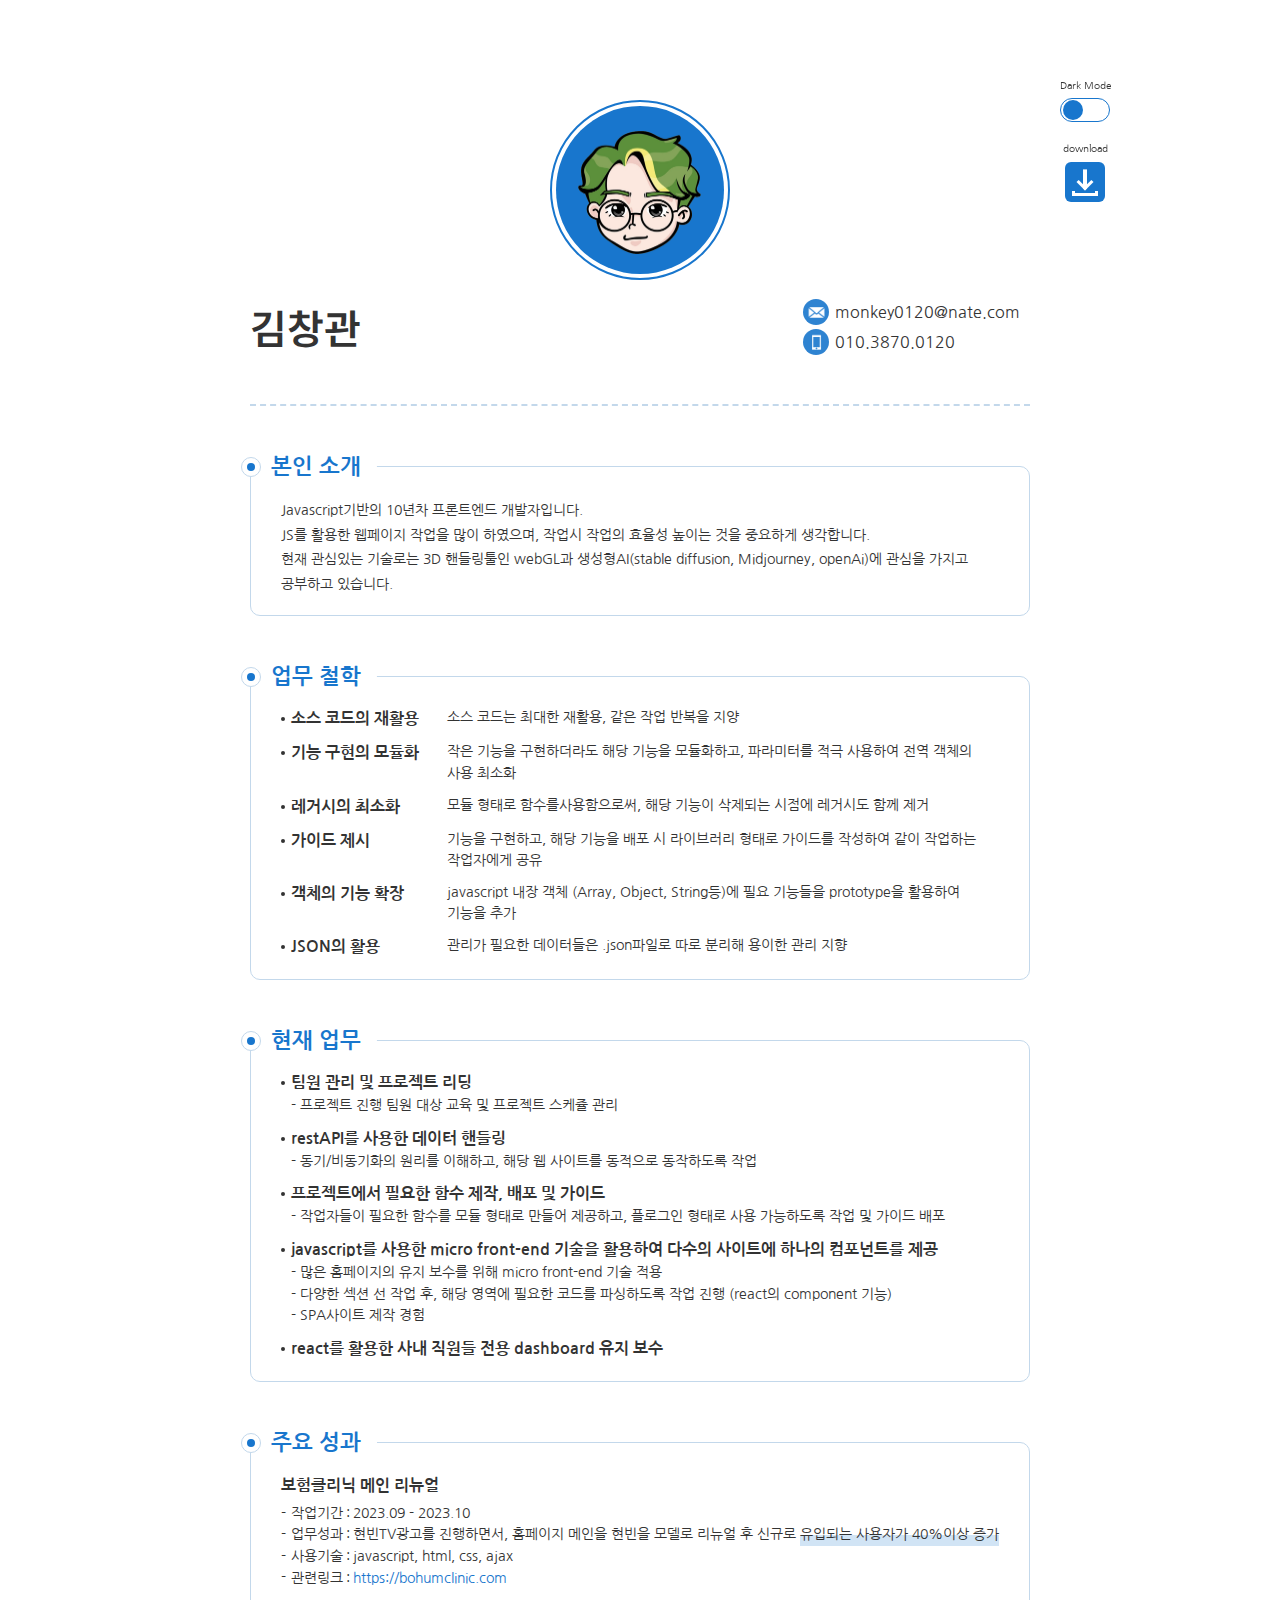
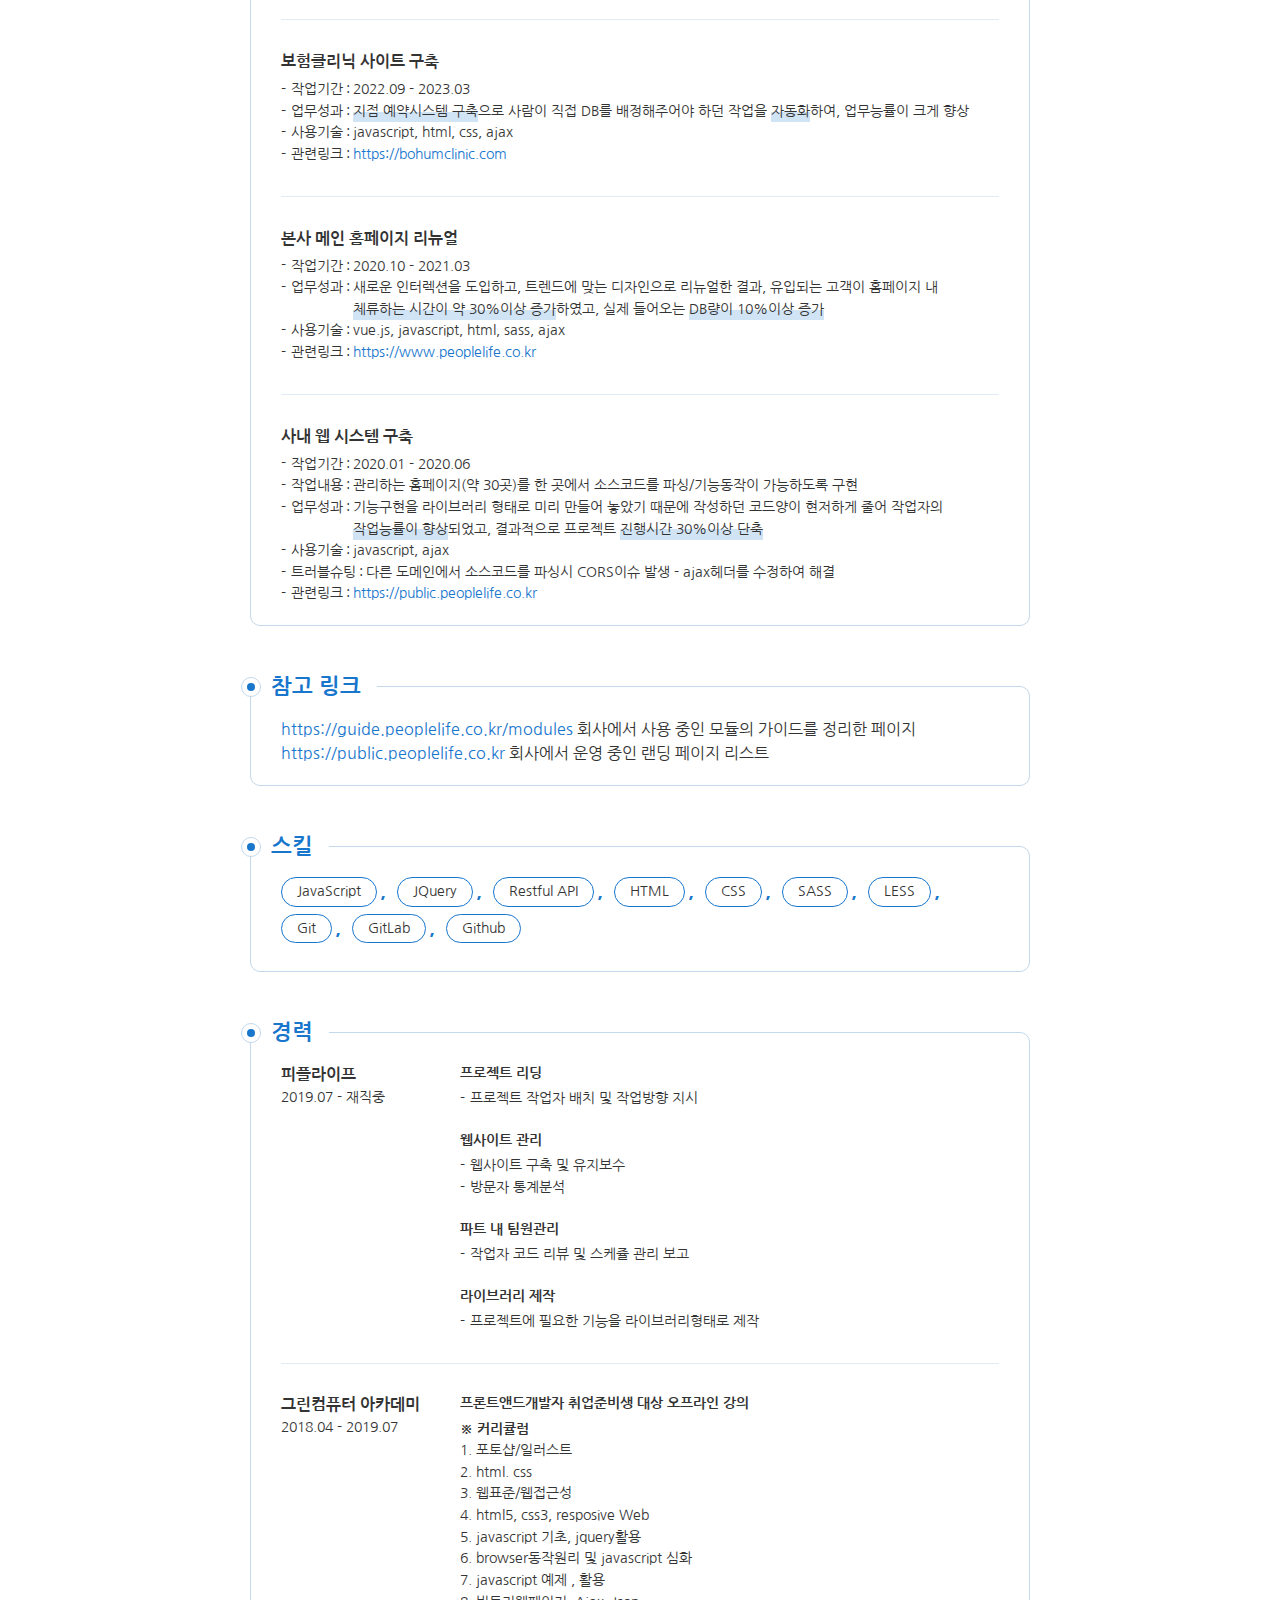
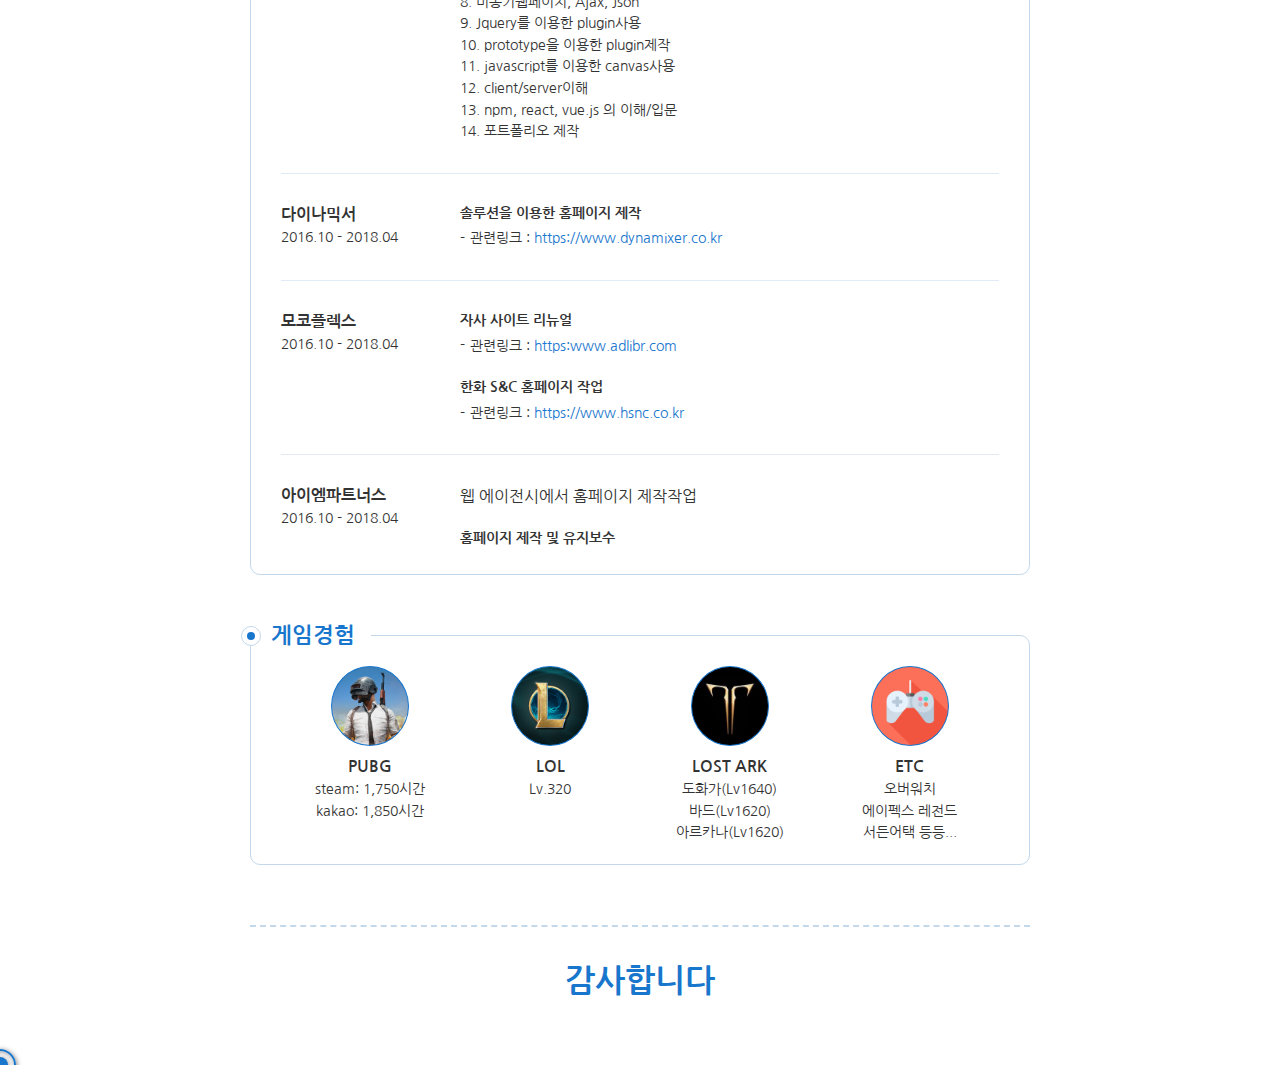
==== index.html @ 9e8d76b3 "수정" ====
<!DOCTYPE html>
<html lang="ko">
<head>
	<meta charset="UTF-8">
	<meta name="viewport" content="width=device-width, initial-scale=1.0, user-scalable=no, viewport-fit=cover">
	<meta http-equiv="X-UA-Compatible" content="ie=edge">
	<meta name="mobile-web-app-capable" content="yes">
	<meta name="apple-mobile-web-app-capable" content="yes">
	<title>hellolouis's resume</title>
	<link rel="preconnect" href="https://fonts.googleapis.com">
	<link rel="preconnect" href="https://fonts.gstatic.com" crossorigin>
	<link href="https://fonts.googleapis.com/css2?family=Nanum+Gothic&display=swap" rel="stylesheet">
	<link href="https://fonts.googleapis.com/css2?family=Black+Han+Sans&family=Noto+Sans+KR:wght@100..900&display=swap" rel="stylesheet">
	<link rel="shortcut icon" href="./img/favicon.png" type="image/x-icon">
	<link rel="stylesheet" href="./css/style.css">
	<script src="./js/script.js"></script>
</head>
<body>
	<div id="wrap" data-device="pc">
		<div class="button_wrap">
			<button type="button" class="toggle"></button>
			<a target="_blank" href="./data/resume.pdf" class="download" download>
				<i class="arrow"></i>
				<i class="box"></i>
			</a>
		</div>
		<header>
			<div class="profile"></div>
			<div class="inner">
				<h1 class="hidden">경력기술서</h1>
				<div class="contents">
					<h2>김창관</h2>
					<p>
						<em>monkey0120@nate.com</em>
						<em>010.3870.0120</em>
					</p>
				</div>
			</div>
		</header>
		<main>
			<div class="inner">
				<article id="intro">
					<h3>본인 소개</h3>
					<div class="contents">
						<em class="small">
							Javascript기반의 10년차 프론트엔드 개발자입니다.<br>
							JS를 활용한 웹페이지 작업을 많이 하였으며, 작업시 작업의 효율성 높이는 것을 중요하게 생각합니다.<br>
							현재 관심있는 기술로는 3D 핸들링툴인 webGL과 생성형AI(stable diffusion, Midjourney, openAi)에 관심을 가지고 공부하고 있습니다.
						</em>
					</div>
				</article>
				<article id="think">
					<h3>업무 철학</h3>
					<div class="contents">
						<ul>
							<li class="sub">
								<strong>소스 코드의 재활용</strong>
								<em class="small">소스 코드는 최대한 재활용, 같은 작업 반복을 지양</em>
							</li>
							<li class="sub">
								<strong>기능 구현의 모듈화</strong>
								<em class="small">작은 기능을 구현하더라도 해당 기능을 모듈화하고, 파라미터를 적극 사용하여 전역 객체의 사용 최소화</em>
							</li>
							<li class="sub">
								<strong>레거시의 최소화</strong>
								<em class="small">모듈 형태로 함수를사용함으로써, 해당 기능이 삭제되는 시점에 레거시도 함께 제거</em>
							</li>
							<li class="sub">
								<strong>가이드 제시</strong>
								<em class="small">기능을 구현하고, 해당 기능을 배포 시 라이브러리 형태로 가이드를 작성하여 같이 작업하는 작업자에게 공유</em>
							</li>
							<li class="sub">
								<strong>객체의 기능 확장</strong>
								<em class="small">javascript 내장 객체 (Array, Object, String등)에 필요 기능들을 prototype을 활용하여 기능을 추가</em>
							</li>
							<li class="sub">
								<strong>JSON의 활용</strong>
								<em class="small">관리가 필요한 데이터들은 .json파일로 따로 분리해 용이한 관리 지향</em>
							</li>
						</ul>
					</div>
				</article>
				<article id="job">
					<h3>현재 업무</h3>
					<div class="contents">
						<ul>
							<li class="sub">
								<strong>팀원 관리 및 프로젝트 리딩</strong>
								<em class="small">- 프로젝트 진행 팀원 대상 교육 및 프로젝트 스케쥴 관리</em>
							</li>
							<li class="sub">
								<strong>restAPI를 사용한 데이터 핸들링</strong>
								<em class="small">- 동기/비동기화의 원리를 이해하고, 해당 웹 사이트를 동적으로 동작하도록 작업</em>
							</li>
							<li class="sub">
								<strong>프로젝트에서 필요한 함수 제작, 배포 및 가이드</strong>
								<em class="small">- 작업자들이 필요한 함수를 모듈 형태로 만들어 제공하고, 플로그인 형태로 사용 가능하도록 작업 및 가이드 배포</em>
							</li>
							<li class="sub">
								<strong>javascript를 사용한 micro front-end 기술을 활용하여 다수의 사이트에 하나의 컴포넌트를 제공</strong>
								<em class="small">
									<span>- 많은 홈페이지의 유지 보수를 위해 micro front-end 기술 적용</span>
									<span>- 다양한 섹션 선 작업 후, 해당 영역에 필요한 코드를 파싱하도록 작업 진행 (react의 component 기능)</span>
									<span>- SPA사이트 제작 경험</span>
								</em>
							</li>
							<li class="sub">
								<strong>react를 활용한 사내 직원들 전용 dashboard 유지 보수</strong>
							</li>
						</ul>
					</div>
				</article>
				<article id="project">
					<h3>주요 성과</h3>
					<div class="contents">
						<ul>
							<li>
								<strong>보험클리닉 메인 리뉴얼</strong>
								<p>
									<em class="small"><span>작업기간</span><span>2023.09 - 2023.10</span></em>
									<em class="small"><span>업무성과</span><span>현빈TV광고를 진행하면서, 홈페이지 메인을 현빈을 모델로 리뉴얼 후 신규로 <mark>유입되는 사용자가 40%이상 증가</mark></span></em>
									<em class="small"><span>사용기술</span><span>javascript, html, css, ajax</span></em>
									<em class="small"><span>관련링크</span><span><a target="_blank" href="https://bohumclinic.com">https://bohumclinic.com</a></span></em>
								</p>
							</li>
							<li>
								<strong>보험클리닉 사이트 구축</strong>
								<p>
									<em class="small"><span>작업기간</span><span>2022.09 - 2023.03</span></em>
									<em class="small"><span>업무성과</span><span><mark>지점 예약시스템 구축</mark>으로 사람이 직접 DB를 배정해주어야 하던 작업을 <mark>자동화</mark>하여, 업무능률이 크게 향상</span></em>
									<em class="small"><span>사용기술</span><span>javascript, html, css, ajax</span></em>
									<em class="small"><span>관련링크</span><span><a target="_blank" href="https://bohumclinic.com">https://bohumclinic.com</a></span></em>
								</p>
							</li>
							<li>
								<strong>본사 메인 홈페이지 리뉴얼</strong>
								<p>
									<em class="small"><span>작업기간</span><span>2020.10 - 2021.03</span></em>
									<em class="small"><span>업무성과</span><span>새로운 인터렉션을 도입하고, 트렌드에 맞는 디자인으로 리뉴얼한 결과, 유입되는 고객이 홈페이지 내 <mark>체류하는 시간이 약 30%이상 증가</mark>하였고, 실제 들어오는 <mark>DB량이 10%이상 증가</mark></span></em>
									<em class="small"><span>사용기술</span><span>vue.js, javascript, html, sass, ajax</span></em>
									<em class="small"><span>관련링크</span><span><a target="_blank" href="https://www.peoplelife.co.kr">https://www.peoplelife.co.kr</a></span></em>
								</p>
							</li>
							<li>
								<strong>사내 웹 시스템 구축</strong>
								<p>
									<em class="small"><span>작업기간</span><span>2020.01 - 2020.06</span></em>
									<em class="small"><span>작업내용</span><span>관리하는 홈페이지(약 30곳)를 한 곳에서 소스코드를 파싱/기능동작이 가능하도록 구현</span></em>
									<em class="small"><span>업무성과</span><span>기능구현을 라이브러리 형태로 미리 만들어 놓았기 때문에 작성하던 코드양이 현저하게 줄어 작업자의 <mark>작업능률이 향상</mark>되었고, 결과적으로 프로젝트 <mark>진행시간 30%이상 단축</mark></span></em>
									<em class="small"><span>사용기술</span><span>javascript, ajax</span></em>
									<em class="small"><span>트러블슈팅</span><span>다른 도메인에서 소스코드를 파싱시 CORS이슈 발생 - ajax헤더를 수정하여 해결</span></em>
									<em class="small"><span>관련링크</span><span><a target="_blank" href="https://public.peoplelife.co.kr">https://public.peoplelife.co.kr</a></span></em>
								</p>
							</li>
						</ul>
					</div>
				</article>
				<article id="links">
					<h3>참고 링크</h3>
					<div class="contents">
						<ol>
							<li>
								<a target="_blank" href="https://guide.peoplelife.co.kr/modules">https://guide.peoplelife.co.kr/modules</a>
								<em>회사에서 사용 중인 모듈의 가이드를 정리한 페이지</em>
							</li>
							<li>
								<a target="_blank" href="https://public.peoplelife.co.kr">https://public.peoplelife.co.kr</a>
								<em>회사에서 운영 중인 랜딩 페이지 리스트</em>
							</li>
						</ol>
					</div>
				</article>
				<article id="skill">
					<h3>스킬</h3>
					<div class="contents">
						<ol>
							<li class="small">JavaScript</li>
							<li class="small">JQuery</li>
							<li class="small">Restful API</li>
							<li class="small">HTML</li>
							<li class="small">CSS</li>
							<li class="small">SASS</li>
							<li class="small">LESS</li>
							<li class="small">Git</li>
							<li class="small">GitLab</li>
							<li class="small">Github</li>
						</ol>
					</div>
				</article>
				<article id="career">
					<h3>경력</h3>
					<div class="contents">
						<ul>
							<li>
								<div class="name">
									<strong>피플라이프</strong>
									<span class="small">2019.07 - 재직중</span>
								</div>
								<div class="contents">
									<dl>
										<dt class="small">프로젝트 리딩</dt>
										<dd>
											<span class="small">프로젝트 작업자 배치 및 작업방향 지시</span>
										</dd>
										<dt class="small">웹사이트 관리</dt>
										<dd>
											<span class="small">웹사이트 구축 및 유지보수</span>
											<span class="small">방문자 통계분석</span>
										</dd>
										<dt class="small">파트 내 팀원관리</dt>
										<dd>
											<span class="small">작업자 코드 리뷰 및 스케쥴 관리 보고</span>
										</dd>
										<dt class="small">라이브러리 제작</dt>
										<dd>
											<span class="small">프로젝트에 필요한 기능을 라이브러리형태로 제작</span>
										</dd>
									</dl>
								</div>
							</li>
							<li>
								<div class="name">
									<strong>그린컴퓨터 아카데미</strong>
									<span class="small">2018.04 - 2019.07</span>
								</div>
								<div class="contents">
									<dl>
										<dt class="small">프론트앤드개발자 취업준비생 대상 오프라인 강의</dt>
										<dd>
											<em class="small"><strong>※ 커리큘럼</strong></em>
											<em class="small">1. 포토샵/일러스트</em>
											<em class="small">2. html. css</em>
											<em class="small">3. 웹표준/웹접근성</em>
											<em class="small">4. html5, css3, resposive Web</em>
											<em class="small">5. javascript 기초, jquery활용</em>
											<em class="small">6. browser동작원리 및 javascript 심화</em>
											<em class="small">7. javascript 예제 , 활용</em>
											<em class="small">8. 비동기웹페이지, Ajax, Json</em>
											<em class="small">9. Jquery를 이용한 plugin사용</em>
											<em class="small">10. prototype을 이용한 plugin제작</em>
											<em class="small">11. javascript를 이용한 canvas사용</em>
											<em class="small">12. client/server이해</em>
											<em class="small">13. npm, react, vue.js 의 이해/입문</em>
											<em class="small">14. 포트폴리오 제작</em>
										</dd>
									</dl>
								</div>
							</li>
							<li>
								<div class="name">
									<strong>다이나믹서</strong>
									<span class="small">2016.10 - 2018.04</span>
								</div>
								<div class="contents">
									<dl>
										<dt class="small">솔루션을 이용한 홈페이지 제작</dt>
										<dd>
											<span class="small">관련링크 : <a target="_blank" href="https://www.dynamixer.co.kr">https://www.dynamixer.co.kr</a></span>
										</dd>
									</dl>
								</div>
							</li>
							<li>
								<div class="name">
									<strong>모코플렉스</strong>
									<span class="small">2016.10 - 2018.04</span>
								</div>
								<div class="contents">
									<dl>
										<dt class="small">자사 사이트 리뉴얼</dt>
										<dd>
											<span class="small">관련링크 : <a target="_blank" href="https:www.adlibr.com">https:www.adlibr.com</a></span>
										</dd>
										<dt class="small">한화 S&C 홈페이지 작업</dt>
										<dd>
											<span class="small">관련링크 : <a target="_blank" href="http://www.hsnc.co.kr">https://www.hsnc.co.kr</a></span>
										</dd>
									</dl>
								</div>
							</li>
							<li>
								<div class="name">
									<strong>아이엠파트너스</strong>
									<span class="small">2016.10 - 2018.04</span>
								</div>
								<div class="contents">
									<p>웹 에이전시에서 홈페이지 제작작업</p>
									<dl>
										<dt class="small">홈페이지 제작 및 유지보수</dt>
									</dl>
								</div>
							</li>
						</ul>
					</div>
				</article>
				<article id="game">
					<h3>게임경험</h3>
					<div class="contents">
						<ol>
							<li class="hover">
								<strong>PUBG</strong>
								<em class="small">steam: 1,750시간<br>kakao: 1,850시간</em>
							</li>
							<li class="hover">
								<strong>LOL</strong>
								<em class="small">Lv.320</em>
							</li>
							<li class="hover">
								<strong>LOST ARK</strong>
								<em class="small">도화가(Lv1640)<br>바드(Lv1620)<br>아르카나(Lv1620)</em>
							</li>
							<li class="hover">
								<strong>ETC</strong>
								<em class="small">오버워치<br>에이펙스 레전드<br> 서든어택 등등...</em>
							</li>
						</ol>
					</div>
				</article>
			</div>
		</main>
		<footer>
			<div class="inner">
				<strong>감사합니다</strong>
			</div>
		</footer>
	</div>
	<div id="cursor1" class="cursor"></div>
	<div id="cursor2" class="cursor"></div>
</body>
</html>
---- css/style.css ----
@charset "utf-8";

* {--mainColor: #1876cd; --bgColor: #c3d8eb; --hoverColor:#fbfdff; --txtColor: #333; --selectionTxtColor: #fff; --docBgColor: #fff; cursor: none !important;}
.dark,
.dark * {--mainColor: #cda618; --bgColor: #ebe2c3; --hoverColor:#161616; --txtColor: #bbb; --selectionTxtColor: #161616; --docBgColor: #070d12;}
.hover {transition: transform 0.2s;}
.hover:hover {transform: scale(1.05);}
::selection {color: var(--selectionTxtColor); background-color: var(--mainColor);}

body {background-color: var(--docBgColor); transition: background-color 0.4s;}

/* RESET */
*,::before,::after {margin: 0; padding: 0; border: 0 solid transparent; outline: 0 solid transparent; box-shadow: 0 0 0 transparent; font-family: inherit; text-shadow: inherit; box-sizing: border-box; background: transparent none center center no-repeat;}
h1,h2,h3,h4,h5,h6 {font-size: inherit; font-weight: inherit;}
i,em,address {font-style: inherit;}
u,s,ins,del {text-decoration: none;}
input[type=text]::-ms-clear{display: none;}
ol,ul {list-style: none;}
input, select, textarea, mark {color: inherit; font: inherit;}
label,button,a {color: inherit; font: inherit; cursor: pointer; text-decoration: inherit;}
table {table-layout: fixed; border-collapse: collapse;}
select::-ms-expand {display:none}
input, select, button, textarea {-webkit-appearance: none; -moz-appearance: none; appearance: none;}
[type=checkbox],[type=radio] {display: none;}
img:only-child {margin: auto; display: block; max-width: 100%;}
fieldset {min-width: 0; max-width: 100%;}
:focus {outline: 0;}
textarea {resize: none;}
a {color: var(--mainColor);}
a:hover {color: #f00;}
mark {display: inline-block; position: relative; z-index: 1;}
mark::before {content: ""; position: absolute; top: 50%; bottom: 0%; left: 0; right: 0; z-index: -1; background-color: var(--mainColor);}
mark::before {opacity: 0.2;}
.dark mark::before {opacity: 0.4;}

/* CLASS */
.hidden {display: none !important;}
.tit {position: relative; padding-left: 20px;}
.tit::before {content: ""; position: absolute; top: 50%; left: 0; transform: translateY(-50%); width: 10px; height: 10px; background-color: var(--mainColor);}
.sub {position: relative; padding-left: 10px;}
.sub::before {content: ""; position: absolute; top: 0.75em; left: 0; transform: translateY(-50%); width: 4px; height: 4px; background-color: var(--txtColor); border-radius: 50%;}
.small {font-size: 0.9em;}

html,body {width:100%; height:100%;}
#wrap {position: relative; margin: auto; padding: 100px 0.6em 30px; max-width: 800px; color: var(--txtColor); font-family: "Nanum Gothic", sans-serif; font-size: 16px; line-height: 1.5; word-break: keep-all;}
#wrap[data-device="mo"] {padding-top: 2em;}
#wrap .button_wrap {display: flex; flex-wrap: wrap; padding-top: 1.1em; justify-content: center; position: fixed; z-index: 2; width: 50px; background-color: var(--docBgColor); border-radius: 3px; transition: background-color 0.4s;}
#wrap .button_wrap .toggle {position: relative; width: 50px; height: 24px; border-radius: 20px; border: 1px solid var(--mainColor); background-color: var(--docBgColor);}
#wrap[data-device="pc"] .button_wrap {top: 80px; left: 50%; margin-left: 420px;}
#wrap[data-device="mo"] .button_wrap {bottom: 1em; right: 1em;}
#wrap .toggle::before {content: "Dark Mode"; position: absolute; bottom: 100%; left: 50%; transform: translateX(-50%); margin-bottom: 5px; color: var(--txtColor); font-size: 0.6em; white-space: nowrap;}
#wrap .toggle::after {content: ""; position: absolute; top: 50%; left: 2px; transform: translateY(-50%); width: 20px; height: 20px; border-radius: 50%; background-color: var(--mainColor);  transition: left 0.4s;}
.dark #wrap .toggle::after {left: calc(100% - 21px);}
#wrap .button_wrap .download {position: relative; margin-top: 40px; width: 40px; height: 40px; border-radius: 6px;background-color: var(--mainColor);}
#wrap[data-device="pc"] .button_wrap .download:hover,
#wrap[data-device="mo"] .button_wrap .download:active {background-color: #f00;}
#wrap .download::before {content: "download"; position: absolute; bottom: 100%; left: 50%; transform: translateX(-50%); margin-bottom: 5px; color: var(--txtColor); font-size: 0.6em; white-space: nowrap;}
#wrap .download .arrow {position: absolute; top: 50%; left: 50%; transform: translate(-50%, -50%);}
#wrap .download .arrow::before {content: ""; position: absolute; top: 0; left: 0; transform: translate(-50%, -70%); width: 4px; height: 18px; background-color: var(--docBgColor);}
#wrap .download .arrow::after {content: ""; position: absolute; top: 0; left: 0; transform: translate(-50%, -50%) rotate(45deg); width: 12px; height: 12px; border-bottom: 3px solid var(--docBgColor); border-right: 3px solid var(--docBgColor);}
#wrap .download .box {position: absolute; bottom: 14%; left: 50%; transform: translateX(-50%); width: 26px; height: 5px; border: 3px solid var(--docBgColor); border-top: 0;}

.inner {position: relative; margin: auto; height: 100%;}

header {position: relative; padding-top: 190px;}
header .profile {position: absolute; top: 0; left: 50%; transform: translateX(-50%); padding: 4px; width: 180px; height: 180px; background-color: var(--mainColor); background-image: url(../img/profile.png); background-size: 70% 70%; background-position: 50% 55%; background-clip: content-box; border-radius: 50%; border: 2px solid var(--mainColor);}
header .inner {padding-bottom: 40px; border-bottom: 2px dashed var(--bgColor);}
header .contents {position: relative; display: flex; align-items: center; justify-content: space-between;}
header .contents h2 {font-family: "Noto Sans KR", sans-serif; font-size: 2.5em; font-weight: 600;}
header .contents p {padding: 10px;}
header .contents p em {display: block; position: relative;}
header .contents p em::before {content: ""; position: absolute; top: 50%; right: 100%; transform: translateY(-50%); margin-right: 6px; width: 26px; height: 26px; background-color: var(--mainColor); border-radius: 50%; background-position: 48% 53%; background-size: 80%; opacity: 0.9;}
header .contents p em:nth-child(1)::before {background-image: url(../img/ico_mail.png);}
header .contents p em:nth-child(2)::before {background-image: url(../img/ico_phone.png);}
header .contents p em+em {margin-top: 6px;}

main {}
main article {position: relative; margin: 60px 0; padding: 30px 30px 20px; border: 1px solid var(--bgColor); border-radius: 10px;}
main article:hover {background-color: var(--hoverColor);}
main article h3 {position: absolute; top: 0; left: 0; transform: translateY(-50%); padding: 0 16px 0 20px; color: var(--mainColor); font-size: 1.4em; font-weight: 700; background-color: var(--docBgColor); border-radius: 100px; transition: background-color 0.4s;}
main article::before {content: ""; position: absolute; z-index: 1; top: 0%; left: 0; transform: translate(-50%, -50%); width: 20px; height: 20px; border: 1px solid var(--bgColor); background-color: var(--docBgColor); border-radius: 50%; transition: background-color 0.4s;}
main article::after {content: ""; position: absolute; z-index: 2; top: 0%; left: 0; transform: translate(-50%, -50%); width: 8px; height: 8px; background-color: var(--mainColor); border-radius: 50%; transition: background-color 0.4s;}

#think .contents ul {}
#think .contents ul li {display: flex; align-items: flex-start; justify-content: space-between;}
#think .contents ul li+li {margin-top: 10px;}
#think .contents ul li strong {width: 20%; color: var(--txtColor); font-weight: 700;}
#think .contents ul li em {width: 78%;}
#think .contents ul li em span {display: block;}

#job .contents ul {}
#job .contents ul li {}
#job .contents ul li+li {margin-top: 10px;}
#job .contents ul li strong {display: block; color: var(--txtColor); font-weight: 700;}
#job .contents ul li em {display: block;}
#job .contents ul li em span {display: block;}

#skill {}
#skill ol {display: flex; flex-wrap: wrap; margin-left: -20px;}
#skill ol li {position: relative; margin-bottom: 0.5em; margin-left: 20px; padding: 3px 15px; background-color: var(--docBgColor); border: 1px solid var(--mainColor); border-radius: 100px; transition: background-color 0.4s;}
#skill ol li::after {content: ","; position: absolute; bottom: 0; left: 100%; margin-left: 0.2em; color: var(--mainColor); font-size: 1.4em; font-weight: 700;}
#skill ol li:last-child::after {content: none;}

#project {}
#project .contents {}
#project .contents ul {}
#project .contents ul li {position: relative; align-items: flex-start; justify-content: space-between;}
#project .contents ul li+li {margin-top: 60px;}
#project .contents ul li+li::before {content: ""; position: absolute; top: -30px; left: 0; right: 0; height: 1px; background-color: var(--bgColor); opacity: 0.5;}
#project .contents ul li strong {}
#project .contents ul li p {padding-top: 5px;}
#project .contents ul li p em {display: flex; padding-left: 10px; position: relative;}
#project .contents ul li p em::before {content: "-"; position: absolute; top: 0.75em; left: 0; transform: translateY(-50%);}
#project .contents ul li p em span {position: relative;}
#project .contents ul li p em span+span {margin-left: 10px;}
#project .contents ul li p em span+span::before {content: ":"; position: absolute; top: 0; left: -7px;}

#career {}
#career .contents {}
#career .contents ul {}
#career .contents ul li {display: flex; position: relative; align-items: flex-start; justify-content: space-between;}
#career .contents ul li+li {margin-top: 60px;}
#career .contents ul li+li::before {content: ""; position: absolute; top: -30px; left: 0; right: 0; height: 1px; background-color: var(--bgColor); opacity: 0.5;}
#career .contents ul li .name {width: 22%;}
#career .contents ul li .name strong {display: block; word-break: break-all;}
#career .contents ul li .name span {display: block;}
#career .contents ul li .contents {width: 75%;}
#career .contents ul li .contents dl {margin: 0;}
#career .contents ul li .contents p+dl {margin-top: 20px;}
#career .contents ul li .contents dl dt {margin-bottom: 4px; font-weight: 700;}
#career .contents ul li .contents dl dd+dt {margin-top: 20px; }
#career .contents ul li .contents dl dd {}
#career .contents ul li .contents dl dd em {display: block;}
#career .contents ul li .contents dl dd span {display: block; padding-left: 10px; position: relative;}
#career .contents ul li .contents dl dd span::before {content: "-"; position: absolute; top: 0.75em; left: 0; transform: translateY(-50%);}

#game {}
#game ol {display: flex; align-items: flex-start; justify-content: space-around;}
#game ol li {position: relative; padding-top: 5.5em; width: 120px; max-width: 20%; text-align: center;}
#wrap[data-device="mo"] #game ol li {padding-top: 3em;}
#game ol li::before {content: ""; position: absolute; top: 0; left: 50%; transform: translateX(-50%); padding-top: 65%; width: 65%; background-color: #ddd; background-size: cover; border-radius: 50%; border: 1px solid var(--mainColor);}
#game ol li:nth-child(1):before {background-image: url(../img/game_pubg.png);}
#game ol li:nth-child(2):before {background-image: url(../img/game_lol.png);}
#game ol li:nth-child(3):before {background-image: url(../img/game_lostark.png);}
#game ol li:nth-child(4):before {background-image: url(../img/game_etc.png);}
#game ol li em {display: block;}

footer {}
footer .inner {border-top: 2px dashed var(--bgColor);}
footer strong {display: block; padding: 30px 0; text-align: center; color: var(--mainColor); font-size: 2em;}

:hover .cursor {display: block !important;}
[data-device="mo"] ~ .cursor {display: none !important;}
#cursor1 {display: none; position: fixed; z-index: 4; transform: translate(-50%, -50%); width: 16px; height: 16px; border-radius: 50%; background-color: var(--mainColor); box-shadow: 1px 1px 5px rgba(0,0,0,0.4); pointer-events: none;}
#cursor2 {display: none; position: fixed; z-index: 3; transform: translate(-50%, -50%); width: 32px; height: 32px; border-radius: 50%; border: 2px solid var(--mainColor); box-shadow: inset 1px 1px 5px rgba(0,0,0,0.4), 1px 1px 5px rgba(0,0,0,0.5); pointer-events: none; transition: width 0.3s, height 0.3s;}

:active #cursor2 {width: 16px; height: 16px;}
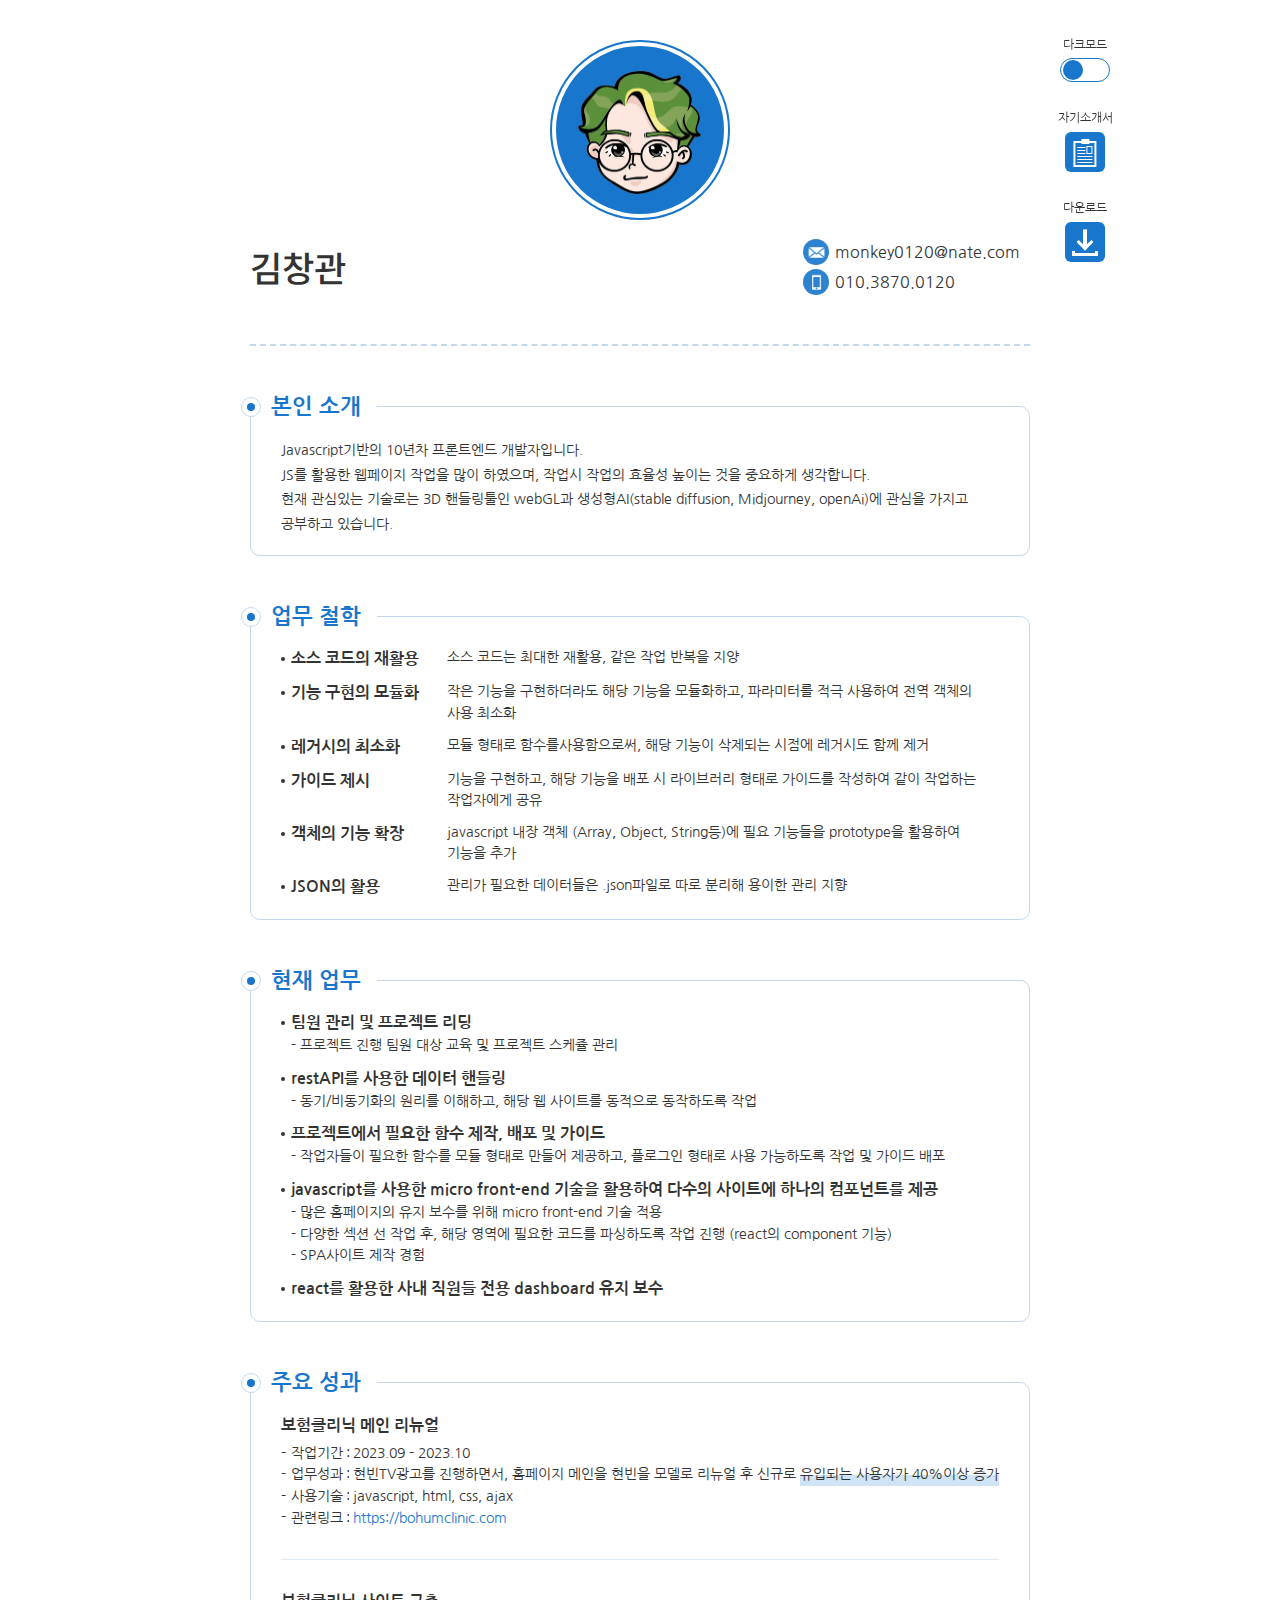
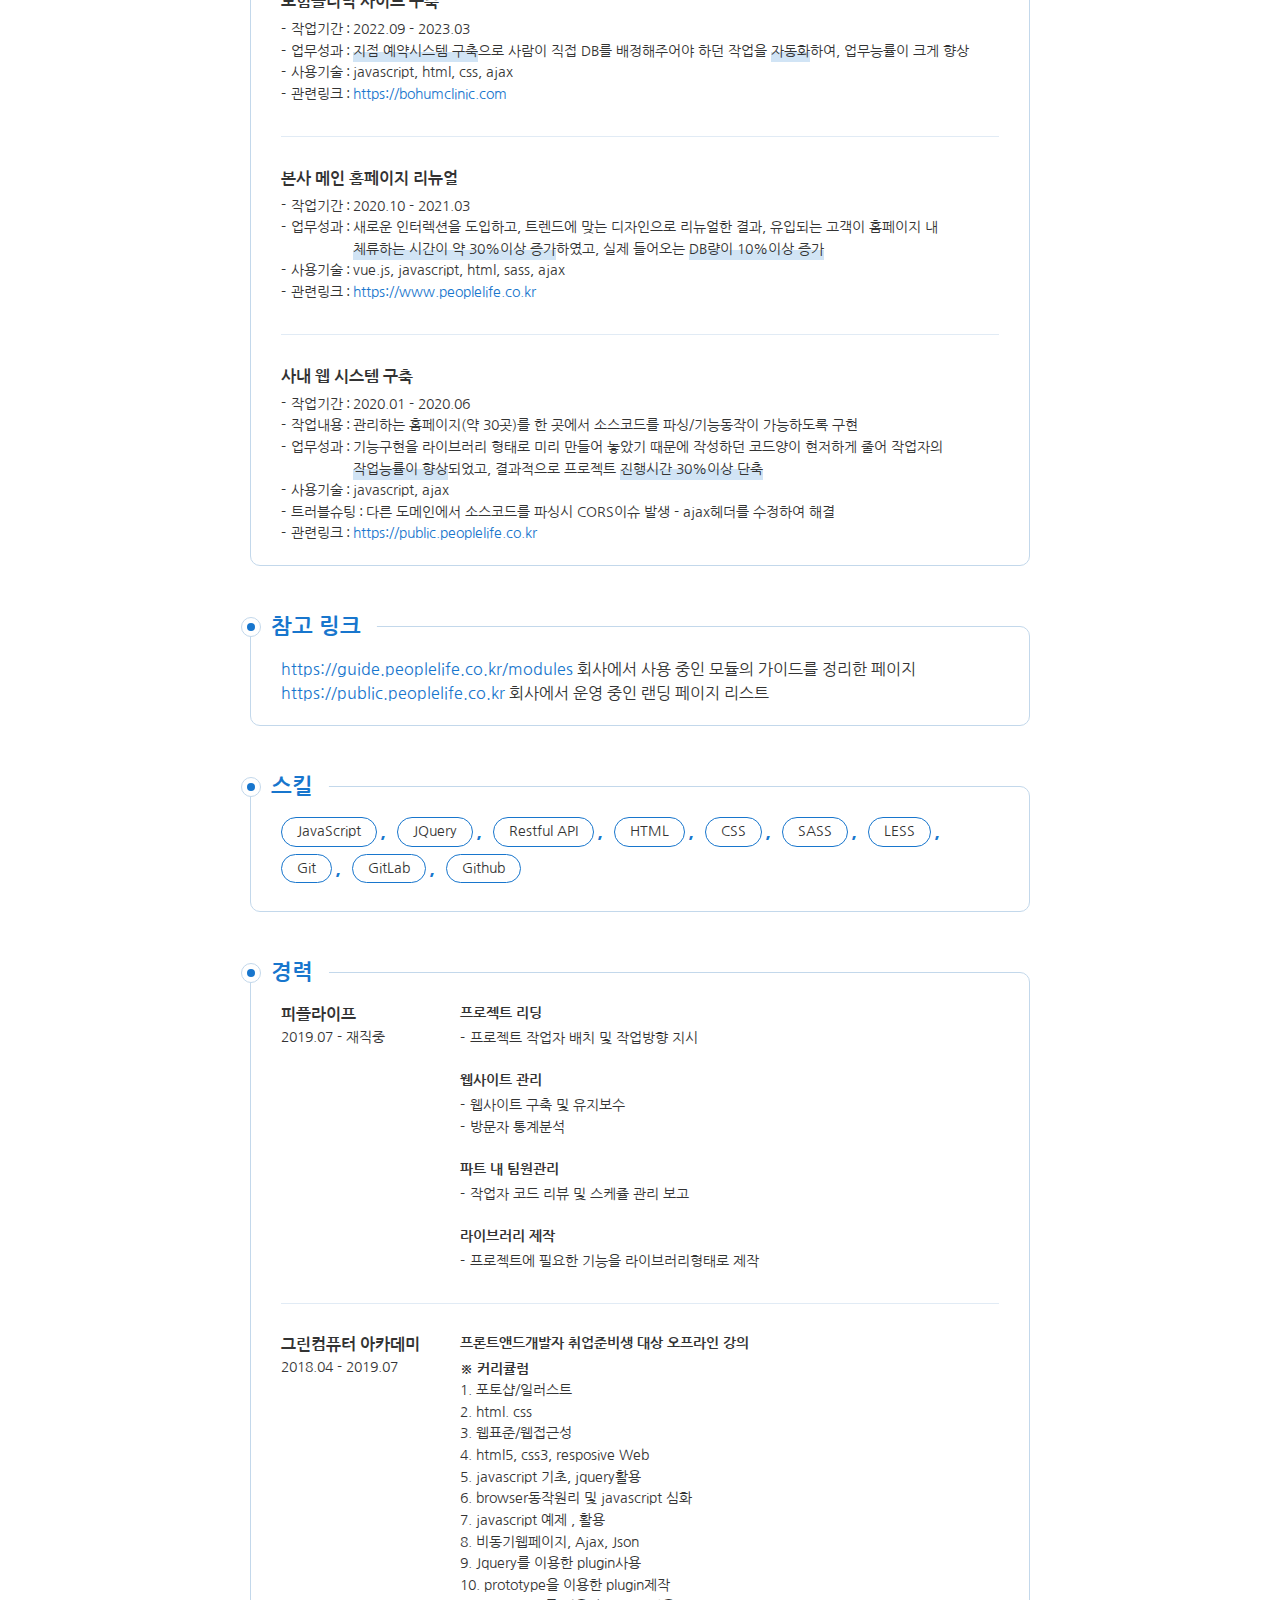
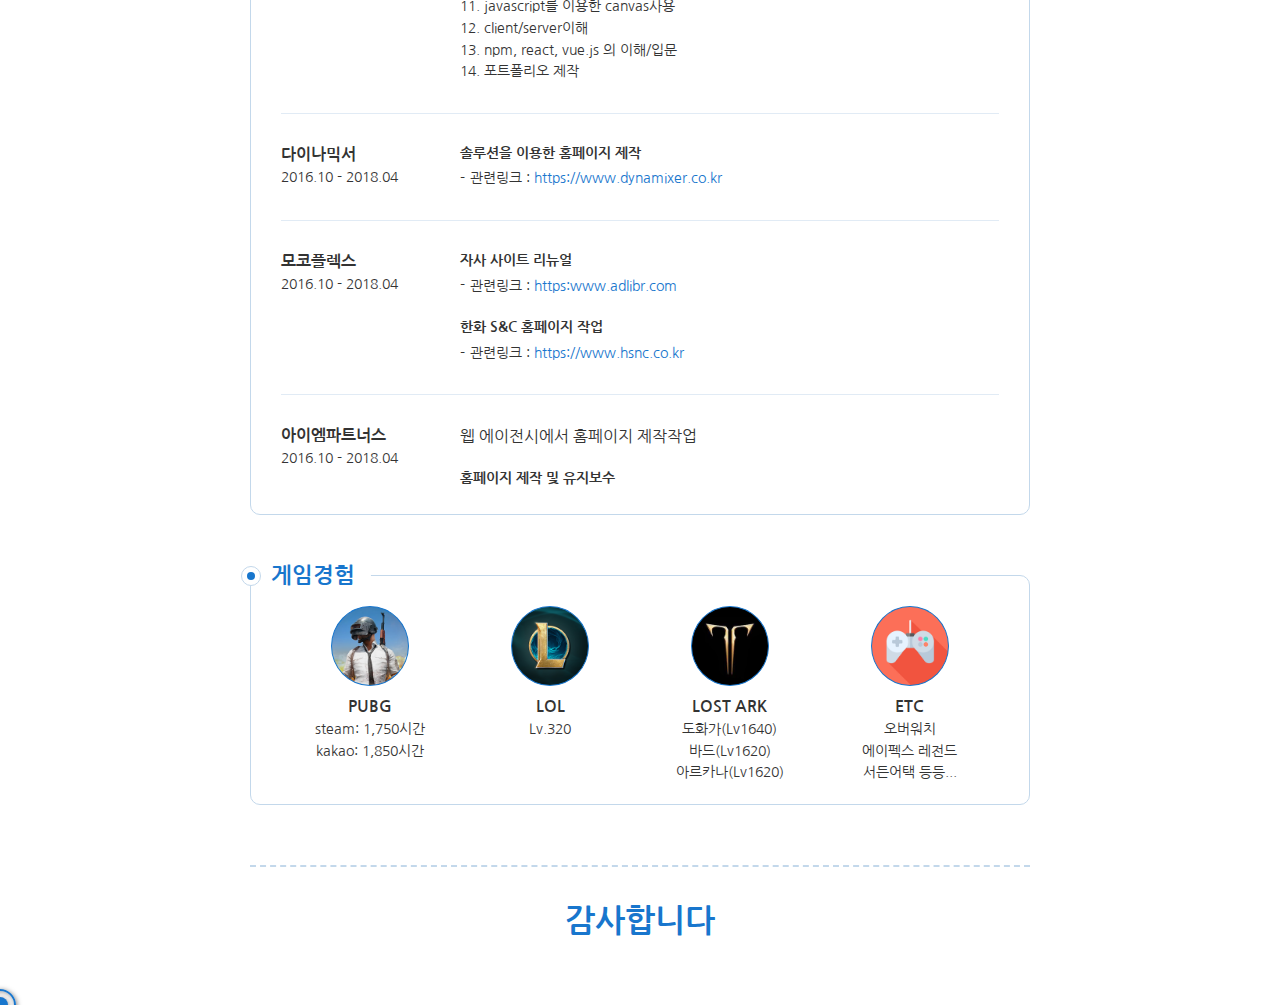
==== commit edbdee6b: "수정" ====
--- a/index.html
+++ b/index.html
@@ -19,6 +19,17 @@
 	<div id="wrap" data-device="pc">
 		<div class="button_wrap">
 			<button type="button" class="toggle"></button>
+			<a href="/intro" class="link">
+				<i class="box">
+					<i class="line"></i>
+					<i class="line"></i>
+					<i class="line"></i>
+					<i class="line"></i>
+					<i class="line"></i>
+					<i class="line"></i>
+					<i class="line"></i>
+				</i>
+			</a>
 			<a target="_blank" href="./data/resume.pdf" class="download" download>
 				<i class="arrow"></i>
 				<i class="box"></i>
--- a/css/style.css
+++ b/css/style.css
@@ -42,31 +42,48 @@
 .small {font-size: 0.9em;}
 
 html,body {width:100%; height:100%;}
-#wrap {position: relative; margin: auto; padding: 100px 0.6em 30px; max-width: 800px; color: var(--txtColor); font-family: "Nanum Gothic", sans-serif; font-size: 16px; line-height: 1.5; word-break: keep-all;}
-#wrap[data-device="mo"] {padding-top: 2em;}
+#wrap {position: relative; margin: auto; padding: 40px 0.6em 30px; max-width: 800px; color: var(--txtColor); font-family: "Nanum Gothic", sans-serif; font-size: 16px; line-height: 1.5; word-break: keep-all;}
+#wrap[data-device="mo"] {padding-top: 2em; padding-bottom: 5em;}
 #wrap .button_wrap {display: flex; flex-wrap: wrap; padding-top: 1.1em; justify-content: center; position: fixed; z-index: 2; width: 50px; background-color: var(--docBgColor); border-radius: 3px; transition: background-color 0.4s;}
 #wrap .button_wrap .toggle {position: relative; width: 50px; height: 24px; border-radius: 20px; border: 1px solid var(--mainColor); background-color: var(--docBgColor);}
-#wrap[data-device="pc"] .button_wrap {top: 80px; left: 50%; margin-left: 420px;}
-#wrap[data-device="mo"] .button_wrap {bottom: 1em; right: 1em;}
-#wrap .toggle::before {content: "Dark Mode"; position: absolute; bottom: 100%; left: 50%; transform: translateX(-50%); margin-bottom: 5px; color: var(--txtColor); font-size: 0.6em; white-space: nowrap;}
+#wrap[data-device="pc"] .button_wrap {top: 40px; left: 50%; margin-left: 420px;}
+#wrap[data-device="mo"] .button_wrap {display: flex; justify-content: space-around; align-items: center; padding: 2em 0 0.6em; left: 0; right: 0; bottom: 0; width: 100%; border-top: 1px solid var(--mainColor); border-radius: 0; box-shadow: 0 0 1em rgba(0,0,0,0.4);}
+#wrap .toggle::before {content: "다크모드"; position: absolute; bottom: 100%; left: 50%; transform: translateX(-50%); margin-bottom: 5px; color: var(--txtColor); font-size: 0.75em; white-space: nowrap;}
 #wrap .toggle::after {content: ""; position: absolute; top: 50%; left: 2px; transform: translateY(-50%); width: 20px; height: 20px; border-radius: 50%; background-color: var(--mainColor);  transition: left 0.4s;}
 .dark #wrap .toggle::after {left: calc(100% - 21px);}
-#wrap .button_wrap .download {position: relative; margin-top: 40px; width: 40px; height: 40px; border-radius: 6px;background-color: var(--mainColor);}
+#wrap .button_wrap .download {position: relative; margin-top: 50px; width: 40px; height: 40px; border-radius: 6px;background-color: var(--mainColor);}
+#wrap[data-device="mo"] .button_wrap .download {margin-top: 0;}
 #wrap[data-device="pc"] .button_wrap .download:hover,
 #wrap[data-device="mo"] .button_wrap .download:active {background-color: #f00;}
-#wrap .download::before {content: "download"; position: absolute; bottom: 100%; left: 50%; transform: translateX(-50%); margin-bottom: 5px; color: var(--txtColor); font-size: 0.6em; white-space: nowrap;}
+#wrap .download::before {content: "다운로드"; position: absolute; bottom: 100%; left: 50%; transform: translateX(-50%); margin-bottom: 5px; color: var(--txtColor); font-size: 0.75em; white-space: nowrap;}
 #wrap .download .arrow {position: absolute; top: 50%; left: 50%; transform: translate(-50%, -50%);}
 #wrap .download .arrow::before {content: ""; position: absolute; top: 0; left: 0; transform: translate(-50%, -70%); width: 4px; height: 18px; background-color: var(--docBgColor);}
 #wrap .download .arrow::after {content: ""; position: absolute; top: 0; left: 0; transform: translate(-50%, -50%) rotate(45deg); width: 12px; height: 12px; border-bottom: 3px solid var(--docBgColor); border-right: 3px solid var(--docBgColor);}
 #wrap .download .box {position: absolute; bottom: 14%; left: 50%; transform: translateX(-50%); width: 26px; height: 5px; border: 3px solid var(--docBgColor); border-top: 0;}
+#wrap .button_wrap .link {position: relative; margin-top: 50px; width: 40px; height: 40px; border-radius: 6px;background-color: var(--mainColor);}
+#wrap[data-device="mo"] .button_wrap .link {margin-top: 0;}
+#wrap[data-device="pc"] .button_wrap .link:hover,
+#wrap[data-device="mo"] .button_wrap .link:active {background-color: #f00;}
+#wrap .link::before {content: "자기소개서"; position: absolute; bottom: 100%; left: 50%; transform: translateX(-50%); margin-bottom: 5px; color: var(--txtColor); font-size: 0.75em; text-align: center; white-space: pre;}
+#wrap.intro  .link::before {content: "경력기술서";}
+#wrap .link .box {position: absolute; top: 55%; left: 50%; transform: translate(-50%, -50%); padding: 11px 2px 0; width: 58%; height: 65%; border: 2px solid var(--docBgColor);}
+#wrap .link .box::before {content: ""; position: absolute; bottom: 100%; left: 50%; transform: translateX(-50%); margin-bottom: -1px; width: 8px; height: 5px; background-color: var(--docBgColor);}
+#wrap .link .box .line {display: block;}
+#wrap .link .box .line:nth-child(1) {position: absolute; top: 3px; right: 2px; width: 6px; height: 8px; border: 1px solid var(--docBgColor);}
+#wrap .link .box .line:nth-child(2) {position: absolute; top: 2px; left: 2px; width: 40%;}
+#wrap .link .box .line:nth-child(3) {position: absolute; top: 5px; left: 2px; width: 40%;}
+#wrap .link .box .line:nth-child(4) {position: absolute; top: 8px; left: 2px; width: 40%;}
+#wrap .link .box .line+.line {margin: auto; margin-top: 2px; height: 1px; background-color: var(--docBgColor);}
 
 .inner {position: relative; margin: auto; height: 100%;}
 
 header {position: relative; padding-top: 190px;}
+header h1 {margin-bottom: 30px; align-items: center; font-size: 2.5em; font-weight: 700; text-align: center;}
+.intro header {padding-top: 0;}
 header .profile {position: absolute; top: 0; left: 50%; transform: translateX(-50%); padding: 4px; width: 180px; height: 180px; background-color: var(--mainColor); background-image: url(../img/profile.png); background-size: 70% 70%; background-position: 50% 55%; background-clip: content-box; border-radius: 50%; border: 2px solid var(--mainColor);}
 header .inner {padding-bottom: 40px; border-bottom: 2px dashed var(--bgColor);}
 header .contents {position: relative; display: flex; align-items: center; justify-content: space-between;}
-header .contents h2 {font-family: "Noto Sans KR", sans-serif; font-size: 2.5em; font-weight: 600;}
+header .contents h2 {font-family: "Noto Sans KR", sans-serif; font-size: 2.2em; font-weight: 500;}
 header .contents p {padding: 10px;}
 header .contents p em {display: block; position: relative;}
 header .contents p em::before {content: ""; position: absolute; top: 50%; right: 100%; transform: translateY(-50%); margin-right: 6px; width: 26px; height: 26px; background-color: var(--mainColor); border-radius: 50%; background-position: 48% 53%; background-size: 80%; opacity: 0.9;}
@@ -145,6 +162,13 @@
 #game ol li:nth-child(4):before {background-image: url(../img/game_etc.png);}
 #game ol li em {display: block;}
 
+#intro {}
+#intro h4 {color: var(--mainColor); font-size: 1.2em; font-weight: 700;}
+#intro strong {display: block; margin-top: 20px;}
+#intro .contents ul li {position: relative; align-items: flex-start; justify-content: space-between;}
+#intro .contents ul li+li {margin-top: 60px;}
+#intro .contents ul li+li::before {content: ""; position: absolute; top: -30px; left: 0; right: 0; height: 1px; background-color: var(--bgColor); opacity: 0.5;}
+
 footer {}
 footer .inner {border-top: 2px dashed var(--bgColor);}
 footer strong {display: block; padding: 30px 0; text-align: center; color: var(--mainColor); font-size: 2em;}
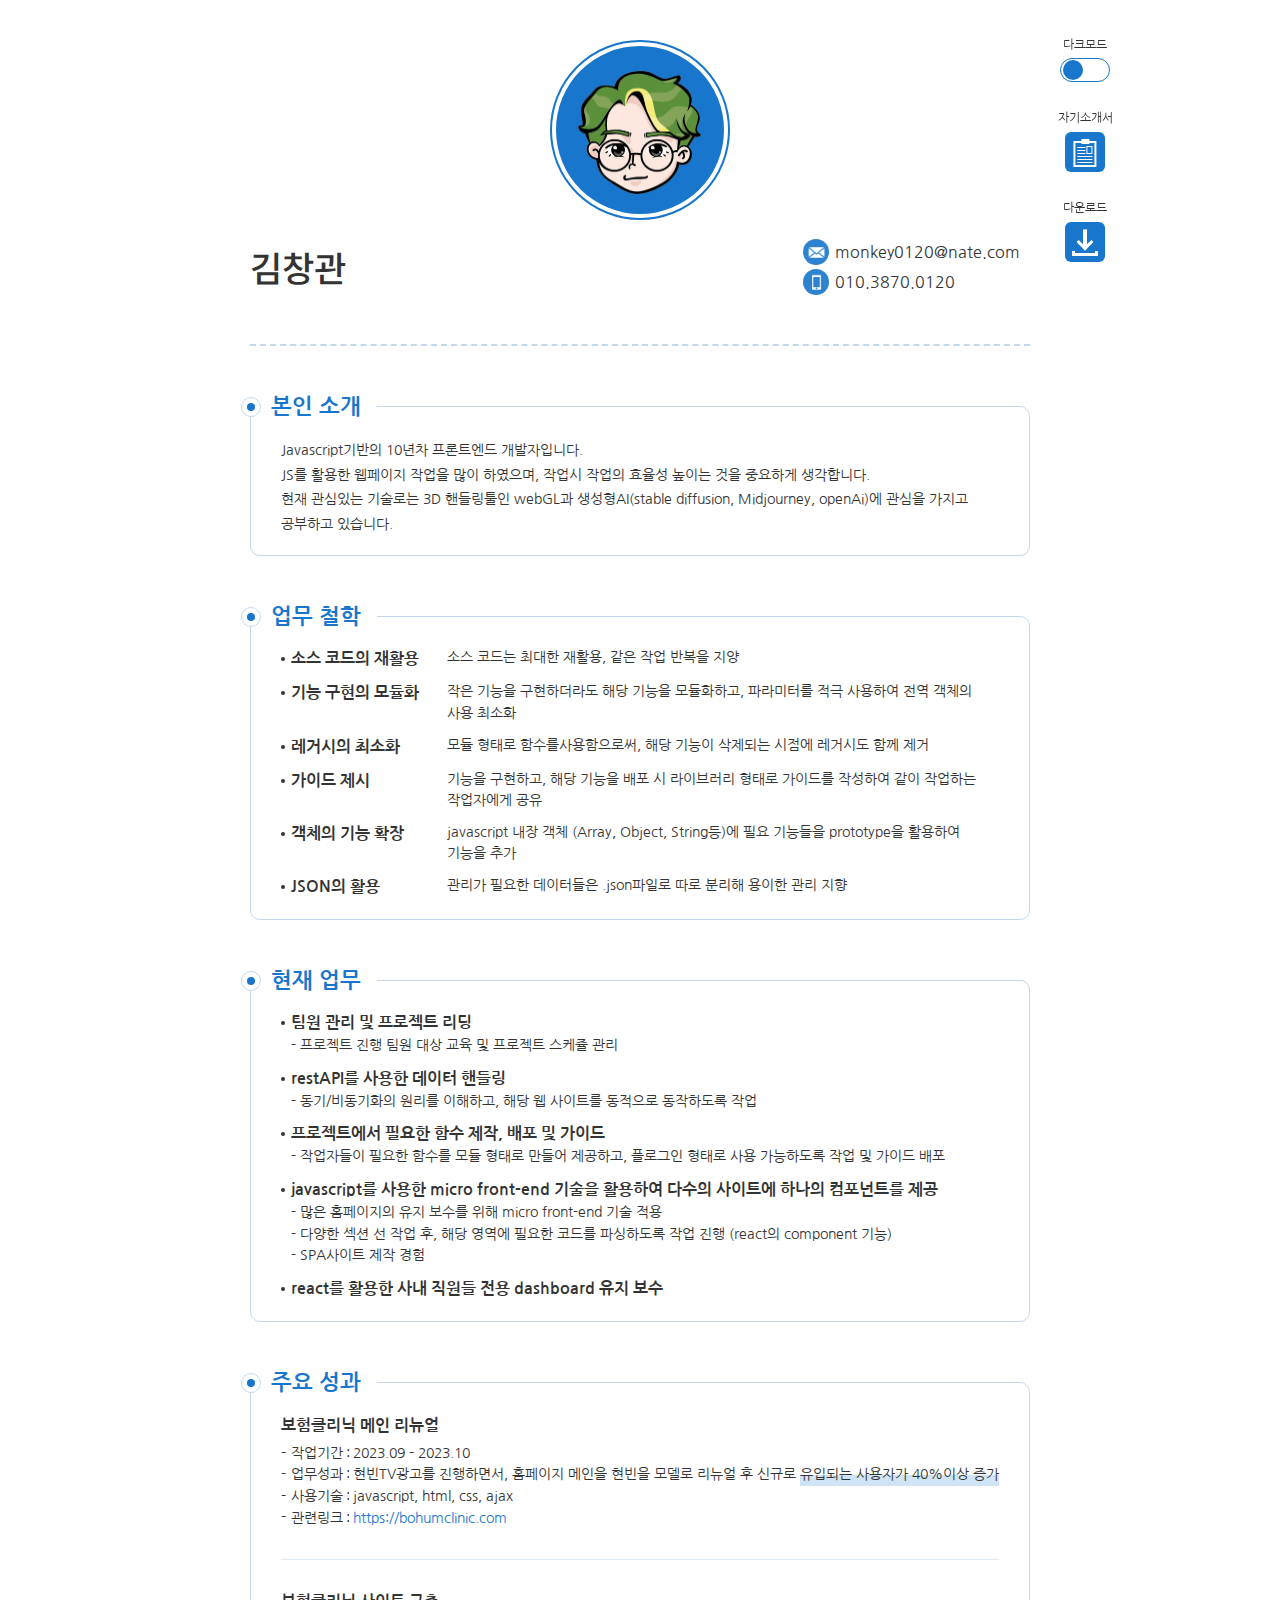
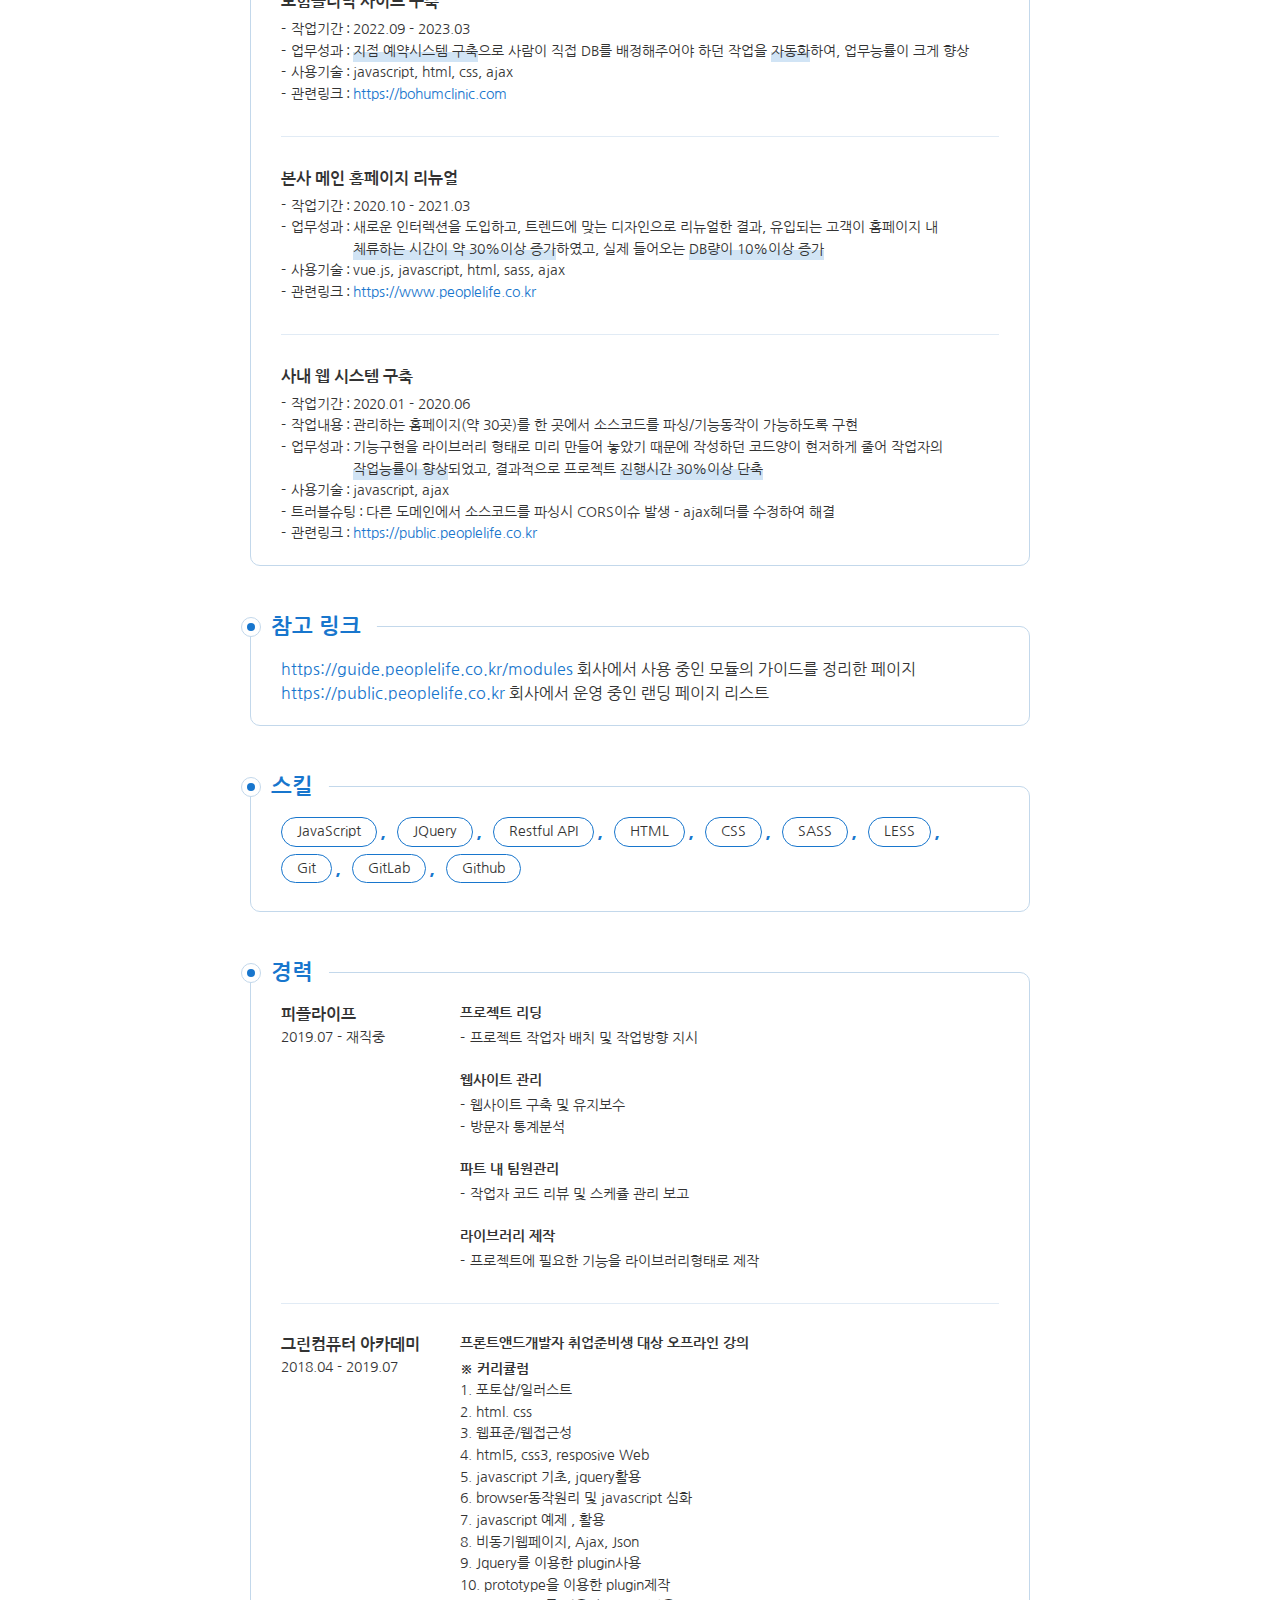
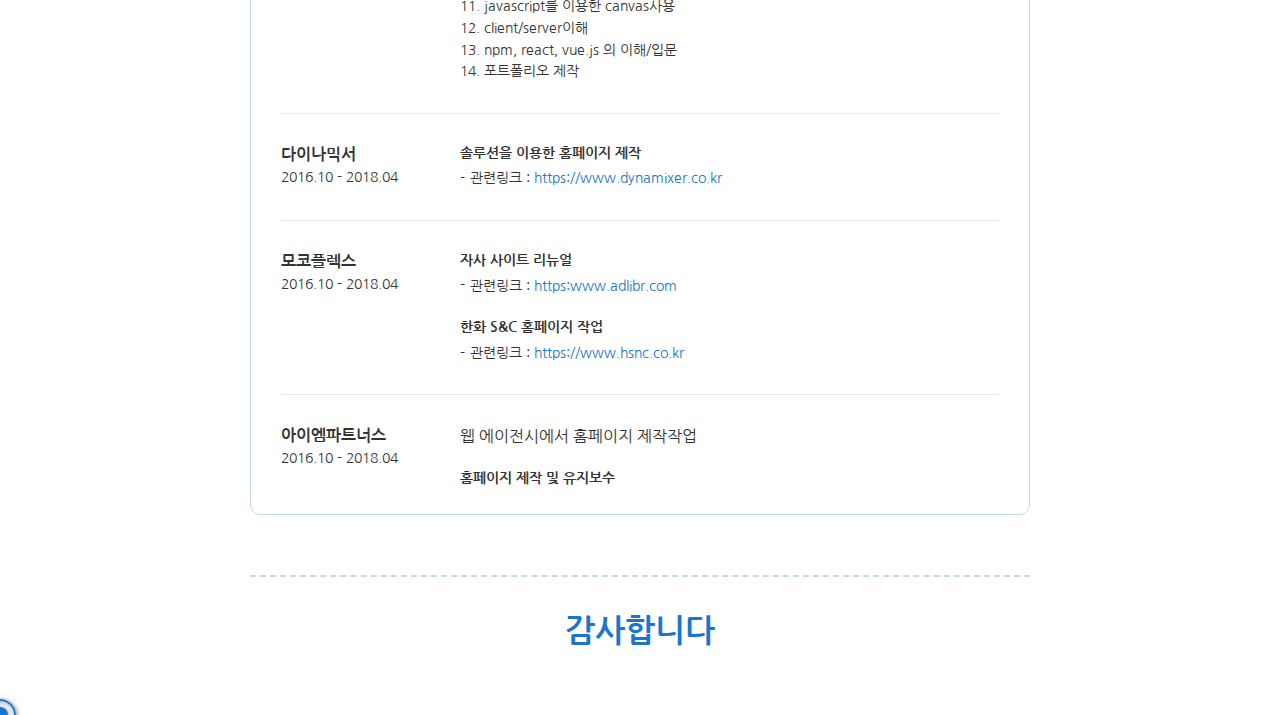
==== commit 877f5408: "수정" ====
--- a/index.html
+++ b/index.html
@@ -19,7 +19,7 @@
 	<div id="wrap" data-device="pc">
 		<div class="button_wrap">
 			<button type="button" class="toggle"></button>
-			<a href="/intro" class="link">
+			<a href="./intro" class="link">
 				<i class="box">
 					<i class="line"></i>
 					<i class="line"></i>
@@ -304,7 +304,7 @@
 						</ul>
 					</div>
 				</article>
-				<article id="game">
+				<!-- <article id="game">
 					<h3>게임경험</h3>
 					<div class="contents">
 						<ol>
@@ -326,7 +326,7 @@
 							</li>
 						</ol>
 					</div>
-				</article>
+				</article> -->
 			</div>
 		</main>
 		<footer>
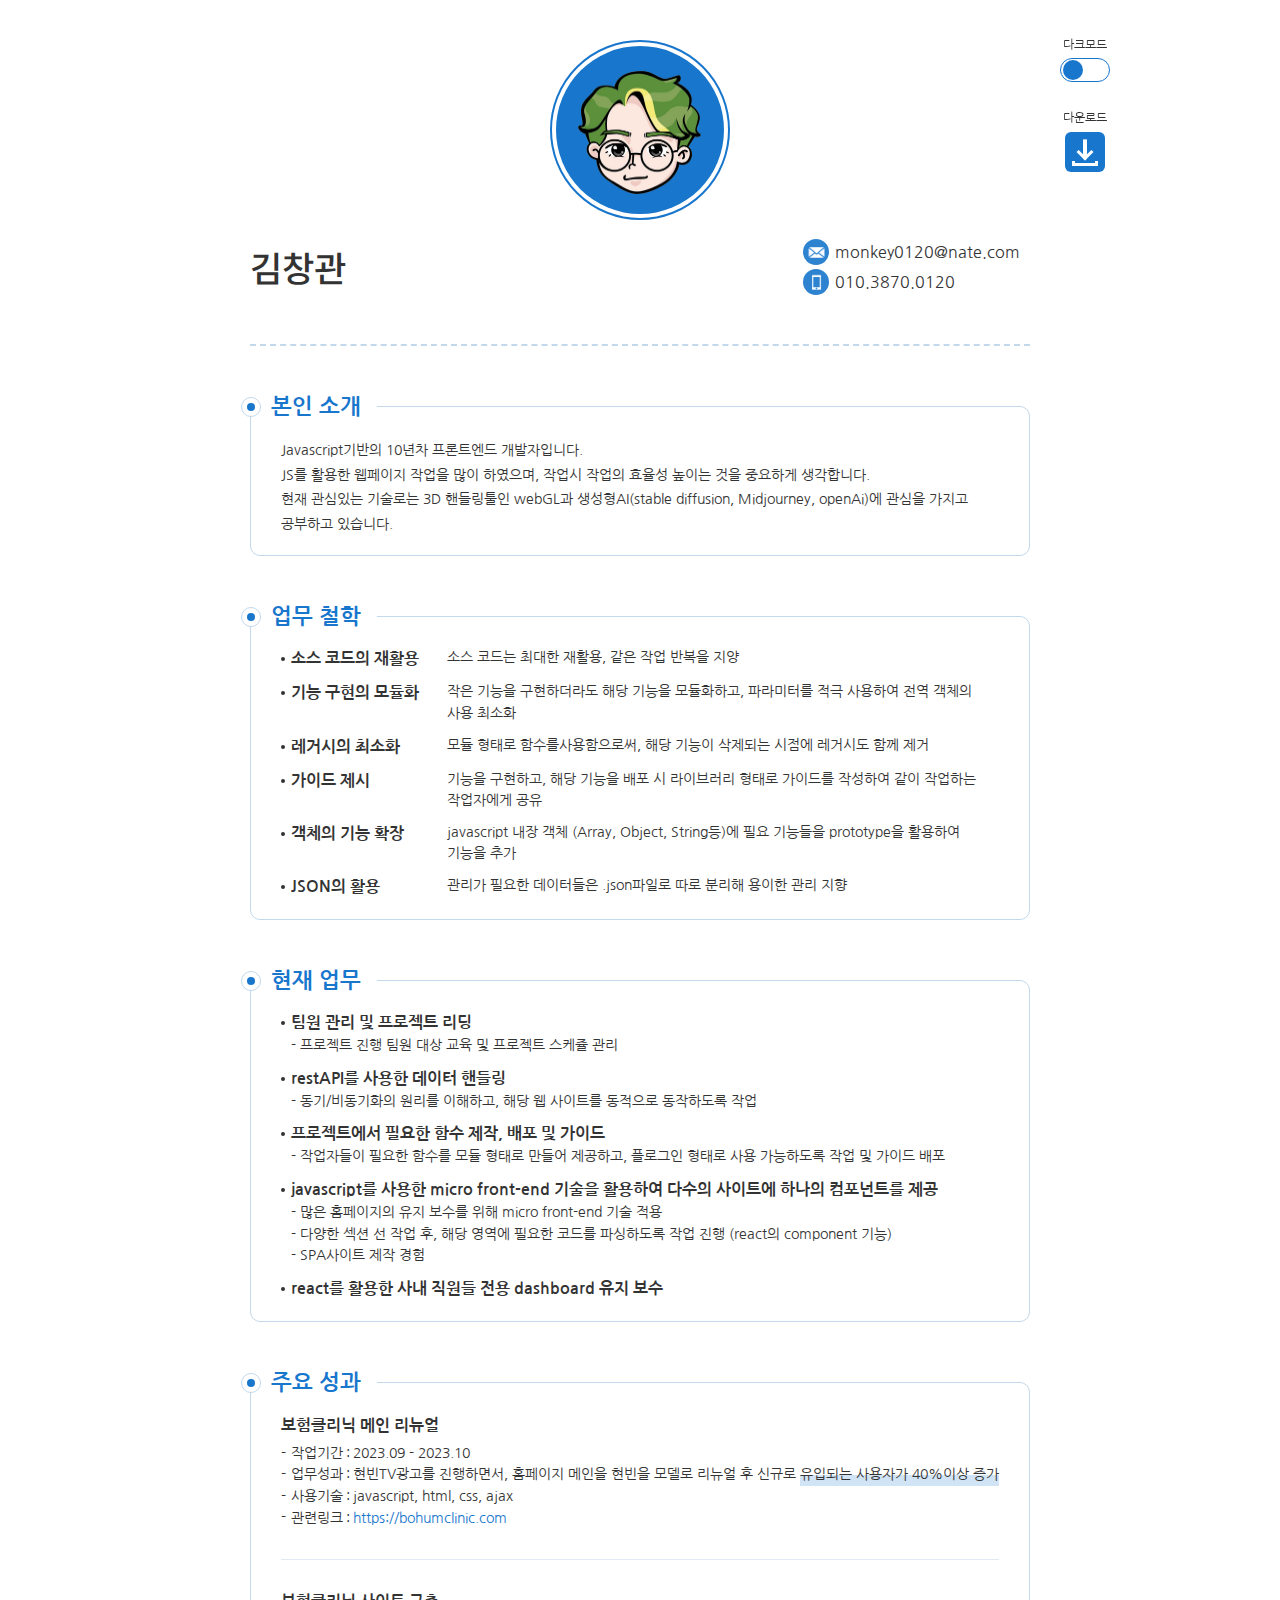
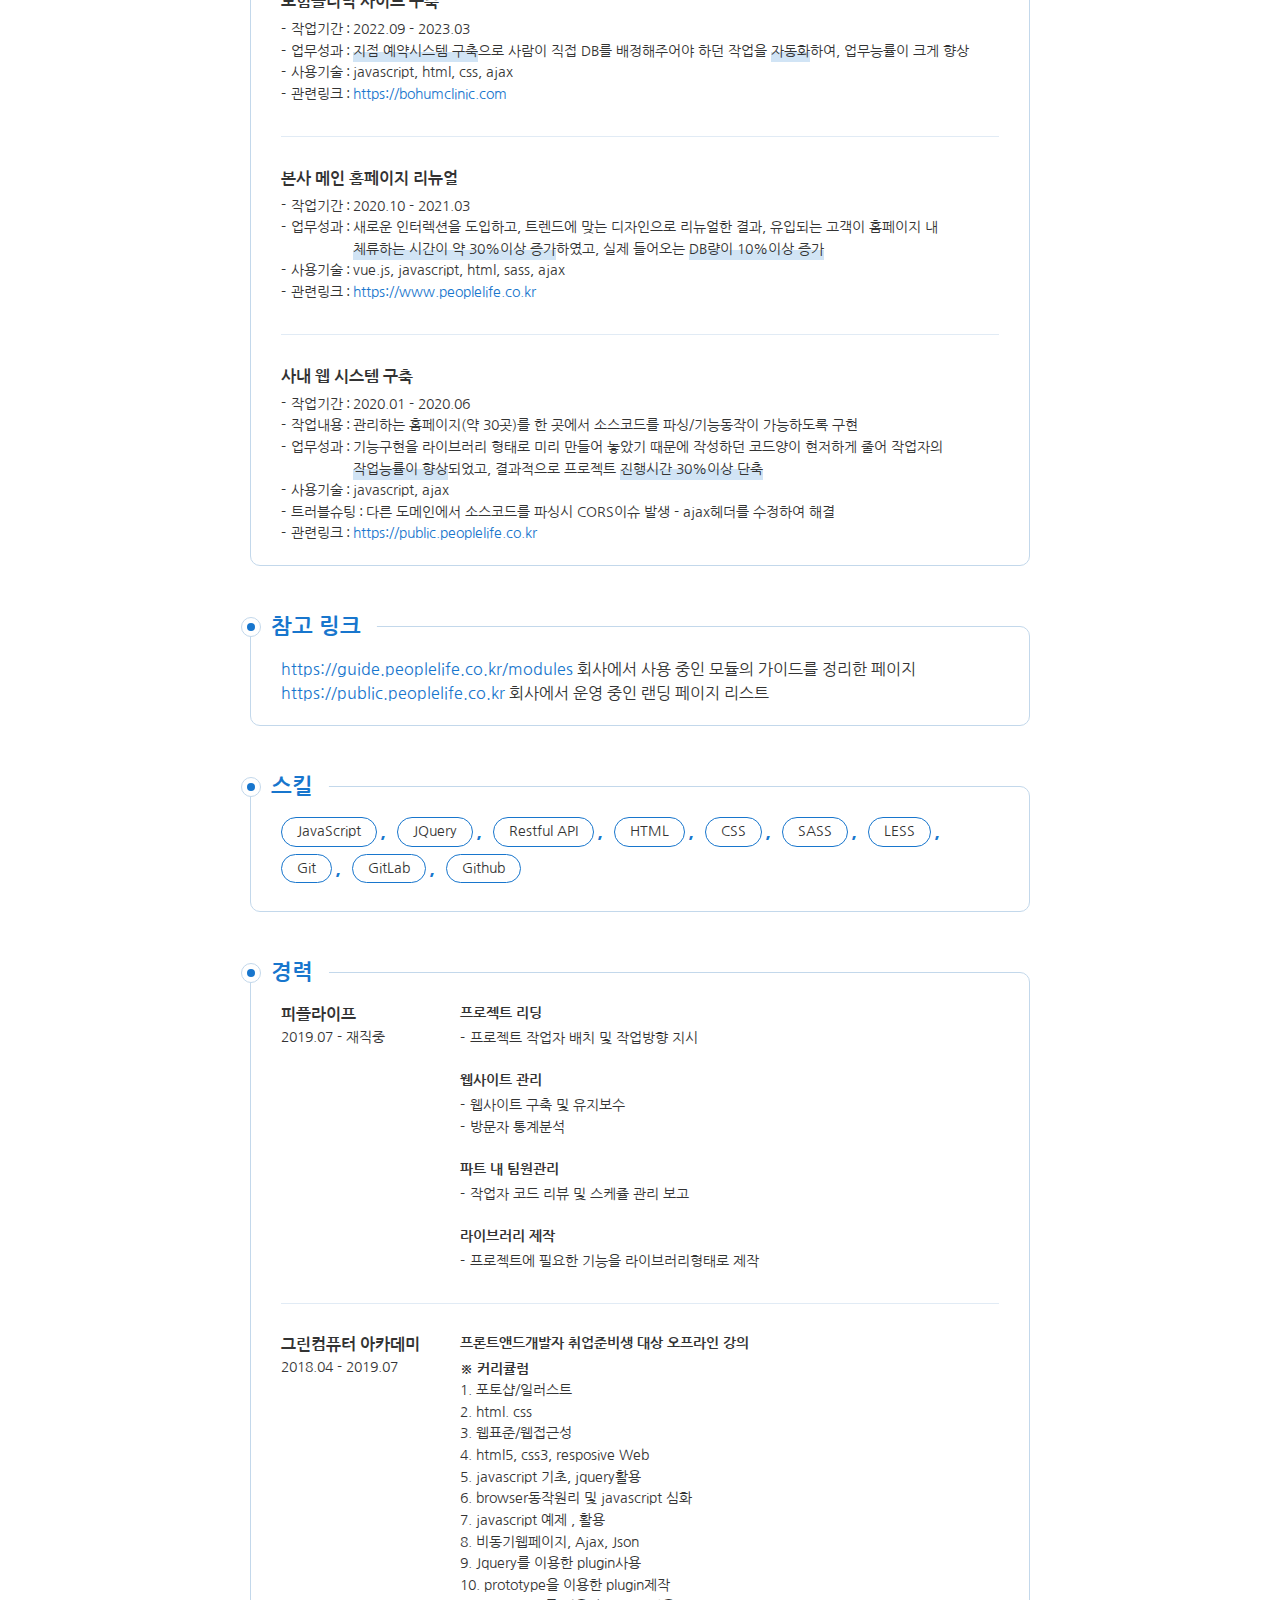
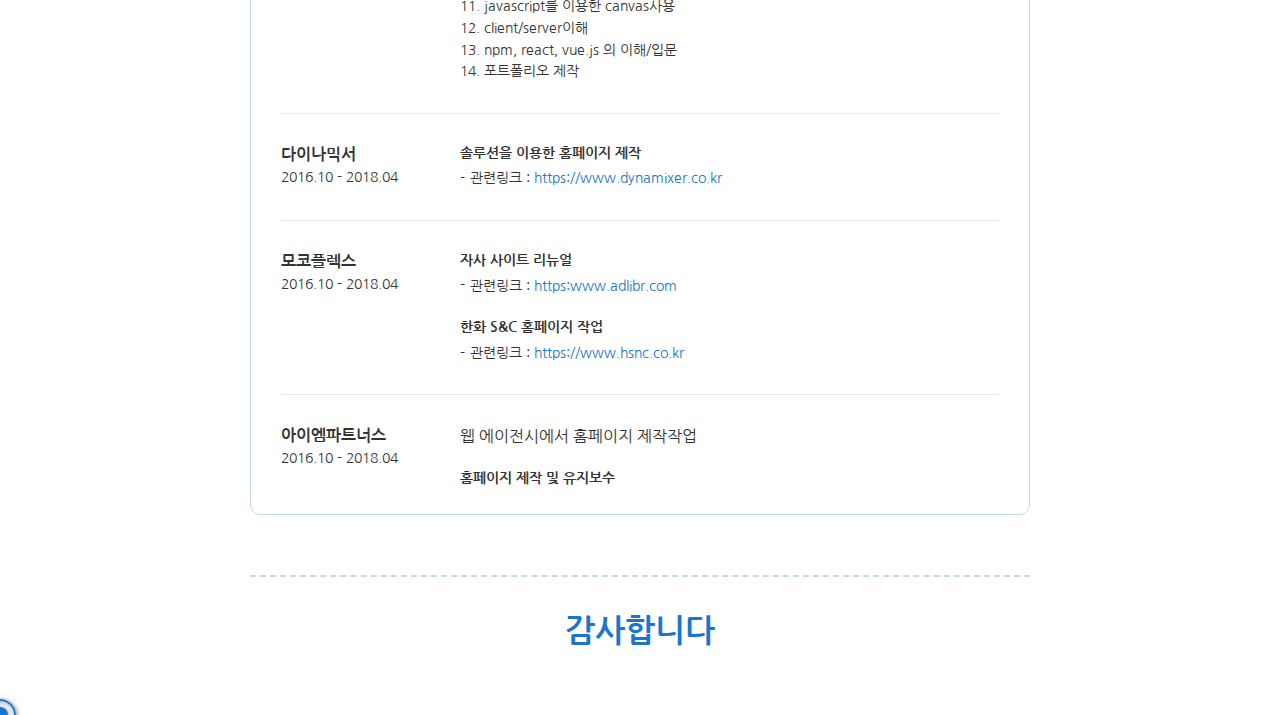
==== commit bfab7da2: "재수정" ====
--- a/index.html
+++ b/index.html
@@ -19,7 +19,7 @@
 	<div id="wrap" data-device="pc">
 		<div class="button_wrap">
 			<button type="button" class="toggle"></button>
-			<a href="./intro" class="link">
+			<!-- <a href="./intro" class="link">
 				<i class="box">
 					<i class="line"></i>
 					<i class="line"></i>
@@ -29,7 +29,7 @@
 					<i class="line"></i>
 					<i class="line"></i>
 				</i>
-			</a>
+			</a> -->
 			<a target="_blank" href="./data/resume.pdf" class="download" download>
 				<i class="arrow"></i>
 				<i class="box"></i>
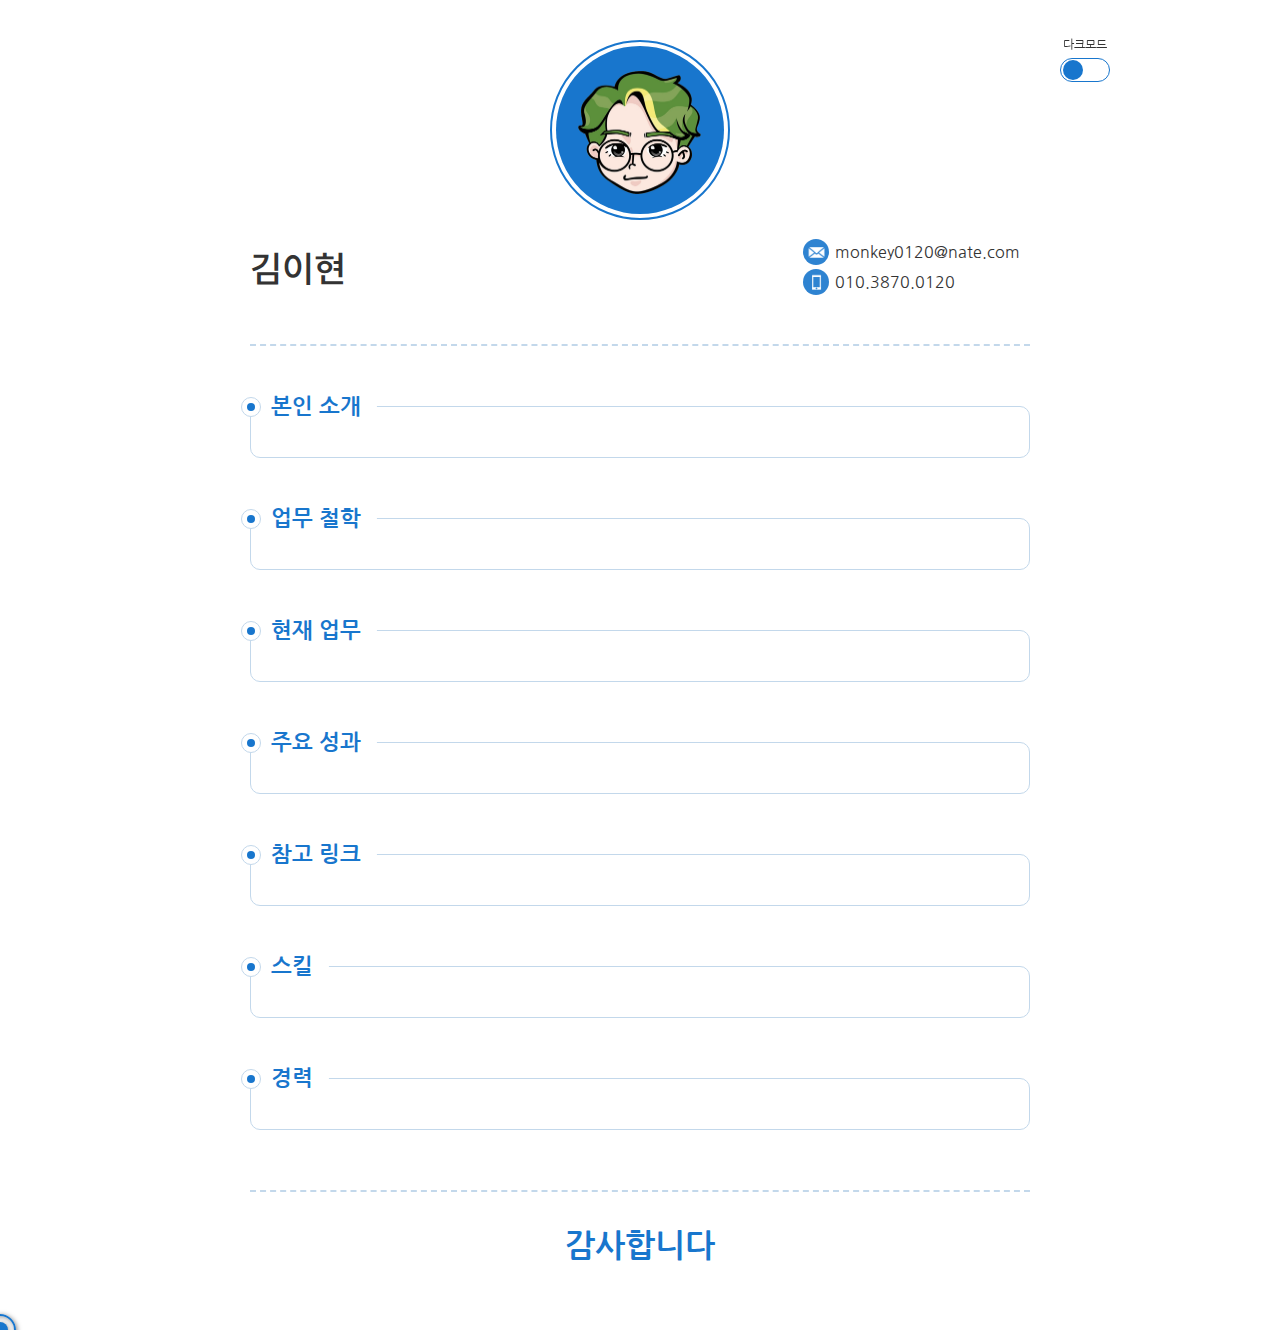
==== commit 4c1b9239: "데모" ====
--- a/index.html
+++ b/index.html
@@ -30,17 +30,13 @@
 					<i class="line"></i>
 				</i>
 			</a> -->
-			<a target="_blank" href="./data/resume.pdf" class="download" download>
-				<i class="arrow"></i>
-				<i class="box"></i>
-			</a>
 		</div>
 		<header>
 			<div class="profile"></div>
 			<div class="inner">
 				<h1 class="hidden">경력기술서</h1>
 				<div class="contents">
-					<h2>김창관</h2>
+					<h2>김이현</h2>
 					<p>
 						<em>monkey0120@nate.com</em>
 						<em>010.3870.0120</em>
@@ -52,280 +48,41 @@
 			<div class="inner">
 				<article id="intro">
 					<h3>본인 소개</h3>
-					<div class="contents">
-						<em class="small">
-							Javascript기반의 10년차 프론트엔드 개발자입니다.<br>
-							JS를 활용한 웹페이지 작업을 많이 하였으며, 작업시 작업의 효율성 높이는 것을 중요하게 생각합니다.<br>
-							현재 관심있는 기술로는 3D 핸들링툴인 webGL과 생성형AI(stable diffusion, Midjourney, openAi)에 관심을 가지고 공부하고 있습니다.
-						</em>
-					</div>
+					
 				</article>
 				<article id="think">
 					<h3>업무 철학</h3>
-					<div class="contents">
-						<ul>
-							<li class="sub">
-								<strong>소스 코드의 재활용</strong>
-								<em class="small">소스 코드는 최대한 재활용, 같은 작업 반복을 지양</em>
-							</li>
-							<li class="sub">
-								<strong>기능 구현의 모듈화</strong>
-								<em class="small">작은 기능을 구현하더라도 해당 기능을 모듈화하고, 파라미터를 적극 사용하여 전역 객체의 사용 최소화</em>
-							</li>
-							<li class="sub">
-								<strong>레거시의 최소화</strong>
-								<em class="small">모듈 형태로 함수를사용함으로써, 해당 기능이 삭제되는 시점에 레거시도 함께 제거</em>
-							</li>
-							<li class="sub">
-								<strong>가이드 제시</strong>
-								<em class="small">기능을 구현하고, 해당 기능을 배포 시 라이브러리 형태로 가이드를 작성하여 같이 작업하는 작업자에게 공유</em>
-							</li>
-							<li class="sub">
-								<strong>객체의 기능 확장</strong>
-								<em class="small">javascript 내장 객체 (Array, Object, String등)에 필요 기능들을 prototype을 활용하여 기능을 추가</em>
-							</li>
-							<li class="sub">
-								<strong>JSON의 활용</strong>
-								<em class="small">관리가 필요한 데이터들은 .json파일로 따로 분리해 용이한 관리 지향</em>
-							</li>
-						</ul>
-					</div>
+					
 				</article>
 				<article id="job">
 					<h3>현재 업무</h3>
 					<div class="contents">
-						<ul>
-							<li class="sub">
-								<strong>팀원 관리 및 프로젝트 리딩</strong>
-								<em class="small">- 프로젝트 진행 팀원 대상 교육 및 프로젝트 스케쥴 관리</em>
-							</li>
-							<li class="sub">
-								<strong>restAPI를 사용한 데이터 핸들링</strong>
-								<em class="small">- 동기/비동기화의 원리를 이해하고, 해당 웹 사이트를 동적으로 동작하도록 작업</em>
-							</li>
-							<li class="sub">
-								<strong>프로젝트에서 필요한 함수 제작, 배포 및 가이드</strong>
-								<em class="small">- 작업자들이 필요한 함수를 모듈 형태로 만들어 제공하고, 플로그인 형태로 사용 가능하도록 작업 및 가이드 배포</em>
-							</li>
-							<li class="sub">
-								<strong>javascript를 사용한 micro front-end 기술을 활용하여 다수의 사이트에 하나의 컴포넌트를 제공</strong>
-								<em class="small">
-									<span>- 많은 홈페이지의 유지 보수를 위해 micro front-end 기술 적용</span>
-									<span>- 다양한 섹션 선 작업 후, 해당 영역에 필요한 코드를 파싱하도록 작업 진행 (react의 component 기능)</span>
-									<span>- SPA사이트 제작 경험</span>
-								</em>
-							</li>
-							<li class="sub">
-								<strong>react를 활용한 사내 직원들 전용 dashboard 유지 보수</strong>
-							</li>
-						</ul>
+						
 					</div>
 				</article>
 				<article id="project">
 					<h3>주요 성과</h3>
 					<div class="contents">
-						<ul>
-							<li>
-								<strong>보험클리닉 메인 리뉴얼</strong>
-								<p>
-									<em class="small"><span>작업기간</span><span>2023.09 - 2023.10</span></em>
-									<em class="small"><span>업무성과</span><span>현빈TV광고를 진행하면서, 홈페이지 메인을 현빈을 모델로 리뉴얼 후 신규로 <mark>유입되는 사용자가 40%이상 증가</mark></span></em>
-									<em class="small"><span>사용기술</span><span>javascript, html, css, ajax</span></em>
-									<em class="small"><span>관련링크</span><span><a target="_blank" href="https://bohumclinic.com">https://bohumclinic.com</a></span></em>
-								</p>
-							</li>
-							<li>
-								<strong>보험클리닉 사이트 구축</strong>
-								<p>
-									<em class="small"><span>작업기간</span><span>2022.09 - 2023.03</span></em>
-									<em class="small"><span>업무성과</span><span><mark>지점 예약시스템 구축</mark>으로 사람이 직접 DB를 배정해주어야 하던 작업을 <mark>자동화</mark>하여, 업무능률이 크게 향상</span></em>
-									<em class="small"><span>사용기술</span><span>javascript, html, css, ajax</span></em>
-									<em class="small"><span>관련링크</span><span><a target="_blank" href="https://bohumclinic.com">https://bohumclinic.com</a></span></em>
-								</p>
-							</li>
-							<li>
-								<strong>본사 메인 홈페이지 리뉴얼</strong>
-								<p>
-									<em class="small"><span>작업기간</span><span>2020.10 - 2021.03</span></em>
-									<em class="small"><span>업무성과</span><span>새로운 인터렉션을 도입하고, 트렌드에 맞는 디자인으로 리뉴얼한 결과, 유입되는 고객이 홈페이지 내 <mark>체류하는 시간이 약 30%이상 증가</mark>하였고, 실제 들어오는 <mark>DB량이 10%이상 증가</mark></span></em>
-									<em class="small"><span>사용기술</span><span>vue.js, javascript, html, sass, ajax</span></em>
-									<em class="small"><span>관련링크</span><span><a target="_blank" href="https://www.peoplelife.co.kr">https://www.peoplelife.co.kr</a></span></em>
-								</p>
-							</li>
-							<li>
-								<strong>사내 웹 시스템 구축</strong>
-								<p>
-									<em class="small"><span>작업기간</span><span>2020.01 - 2020.06</span></em>
-									<em class="small"><span>작업내용</span><span>관리하는 홈페이지(약 30곳)를 한 곳에서 소스코드를 파싱/기능동작이 가능하도록 구현</span></em>
-									<em class="small"><span>업무성과</span><span>기능구현을 라이브러리 형태로 미리 만들어 놓았기 때문에 작성하던 코드양이 현저하게 줄어 작업자의 <mark>작업능률이 향상</mark>되었고, 결과적으로 프로젝트 <mark>진행시간 30%이상 단축</mark></span></em>
-									<em class="small"><span>사용기술</span><span>javascript, ajax</span></em>
-									<em class="small"><span>트러블슈팅</span><span>다른 도메인에서 소스코드를 파싱시 CORS이슈 발생 - ajax헤더를 수정하여 해결</span></em>
-									<em class="small"><span>관련링크</span><span><a target="_blank" href="https://public.peoplelife.co.kr">https://public.peoplelife.co.kr</a></span></em>
-								</p>
-							</li>
-						</ul>
+						
 					</div>
 				</article>
 				<article id="links">
 					<h3>참고 링크</h3>
-					<div class="contents">
-						<ol>
-							<li>
-								<a target="_blank" href="https://guide.peoplelife.co.kr/modules">https://guide.peoplelife.co.kr/modules</a>
-								<em>회사에서 사용 중인 모듈의 가이드를 정리한 페이지</em>
-							</li>
-							<li>
-								<a target="_blank" href="https://public.peoplelife.co.kr">https://public.peoplelife.co.kr</a>
-								<em>회사에서 운영 중인 랜딩 페이지 리스트</em>
-							</li>
-						</ol>
-					</div>
+					
 				</article>
 				<article id="skill">
 					<h3>스킬</h3>
-					<div class="contents">
-						<ol>
-							<li class="small">JavaScript</li>
-							<li class="small">JQuery</li>
-							<li class="small">Restful API</li>
-							<li class="small">HTML</li>
-							<li class="small">CSS</li>
-							<li class="small">SASS</li>
-							<li class="small">LESS</li>
-							<li class="small">Git</li>
-							<li class="small">GitLab</li>
-							<li class="small">Github</li>
-						</ol>
-					</div>
+					
 				</article>
 				<article id="career">
 					<h3>경력</h3>
 					<div class="contents">
-						<ul>
-							<li>
-								<div class="name">
-									<strong>피플라이프</strong>
-									<span class="small">2019.07 - 재직중</span>
-								</div>
-								<div class="contents">
-									<dl>
-										<dt class="small">프로젝트 리딩</dt>
-										<dd>
-											<span class="small">프로젝트 작업자 배치 및 작업방향 지시</span>
-										</dd>
-										<dt class="small">웹사이트 관리</dt>
-										<dd>
-											<span class="small">웹사이트 구축 및 유지보수</span>
-											<span class="small">방문자 통계분석</span>
-										</dd>
-										<dt class="small">파트 내 팀원관리</dt>
-										<dd>
-											<span class="small">작업자 코드 리뷰 및 스케쥴 관리 보고</span>
-										</dd>
-										<dt class="small">라이브러리 제작</dt>
-										<dd>
-											<span class="small">프로젝트에 필요한 기능을 라이브러리형태로 제작</span>
-										</dd>
-									</dl>
-								</div>
-							</li>
-							<li>
-								<div class="name">
-									<strong>그린컴퓨터 아카데미</strong>
-									<span class="small">2018.04 - 2019.07</span>
-								</div>
-								<div class="contents">
-									<dl>
-										<dt class="small">프론트앤드개발자 취업준비생 대상 오프라인 강의</dt>
-										<dd>
-											<em class="small"><strong>※ 커리큘럼</strong></em>
-											<em class="small">1. 포토샵/일러스트</em>
-											<em class="small">2. html. css</em>
-											<em class="small">3. 웹표준/웹접근성</em>
-											<em class="small">4. html5, css3, resposive Web</em>
-											<em class="small">5. javascript 기초, jquery활용</em>
-											<em class="small">6. browser동작원리 및 javascript 심화</em>
-											<em class="small">7. javascript 예제 , 활용</em>
-											<em class="small">8. 비동기웹페이지, Ajax, Json</em>
-											<em class="small">9. Jquery를 이용한 plugin사용</em>
-											<em class="small">10. prototype을 이용한 plugin제작</em>
-											<em class="small">11. javascript를 이용한 canvas사용</em>
-											<em class="small">12. client/server이해</em>
-											<em class="small">13. npm, react, vue.js 의 이해/입문</em>
-											<em class="small">14. 포트폴리오 제작</em>
-										</dd>
-									</dl>
-								</div>
-							</li>
-							<li>
-								<div class="name">
-									<strong>다이나믹서</strong>
-									<span class="small">2016.10 - 2018.04</span>
-								</div>
-								<div class="contents">
-									<dl>
-										<dt class="small">솔루션을 이용한 홈페이지 제작</dt>
-										<dd>
-											<span class="small">관련링크 : <a target="_blank" href="https://www.dynamixer.co.kr">https://www.dynamixer.co.kr</a></span>
-										</dd>
-									</dl>
-								</div>
-							</li>
-							<li>
-								<div class="name">
-									<strong>모코플렉스</strong>
-									<span class="small">2016.10 - 2018.04</span>
-								</div>
-								<div class="contents">
-									<dl>
-										<dt class="small">자사 사이트 리뉴얼</dt>
-										<dd>
-											<span class="small">관련링크 : <a target="_blank" href="https:www.adlibr.com">https:www.adlibr.com</a></span>
-										</dd>
-										<dt class="small">한화 S&C 홈페이지 작업</dt>
-										<dd>
-											<span class="small">관련링크 : <a target="_blank" href="http://www.hsnc.co.kr">https://www.hsnc.co.kr</a></span>
-										</dd>
-									</dl>
-								</div>
-							</li>
-							<li>
-								<div class="name">
-									<strong>아이엠파트너스</strong>
-									<span class="small">2016.10 - 2018.04</span>
-								</div>
-								<div class="contents">
-									<p>웹 에이전시에서 홈페이지 제작작업</p>
-									<dl>
-										<dt class="small">홈페이지 제작 및 유지보수</dt>
-									</dl>
-								</div>
-							</li>
-						</ul>
+						
 					</div>
 				</article>
 				<!-- <article id="game">
 					<h3>게임경험</h3>
-					<div class="contents">
-						<ol>
-							<li class="hover">
-								<strong>PUBG</strong>
-								<em class="small">steam: 1,750시간<br>kakao: 1,850시간</em>
-							</li>
-							<li class="hover">
-								<strong>LOL</strong>
-								<em class="small">Lv.320</em>
-							</li>
-							<li class="hover">
-								<strong>LOST ARK</strong>
-								<em class="small">도화가(Lv1640)<br>바드(Lv1620)<br>아르카나(Lv1620)</em>
-							</li>
-							<li class="hover">
-								<strong>ETC</strong>
-								<em class="small">오버워치<br>에이펙스 레전드<br> 서든어택 등등...</em>
-							</li>
-						</ol>
-					</div>
+					
 				</article> -->
 			</div>
 		</main>
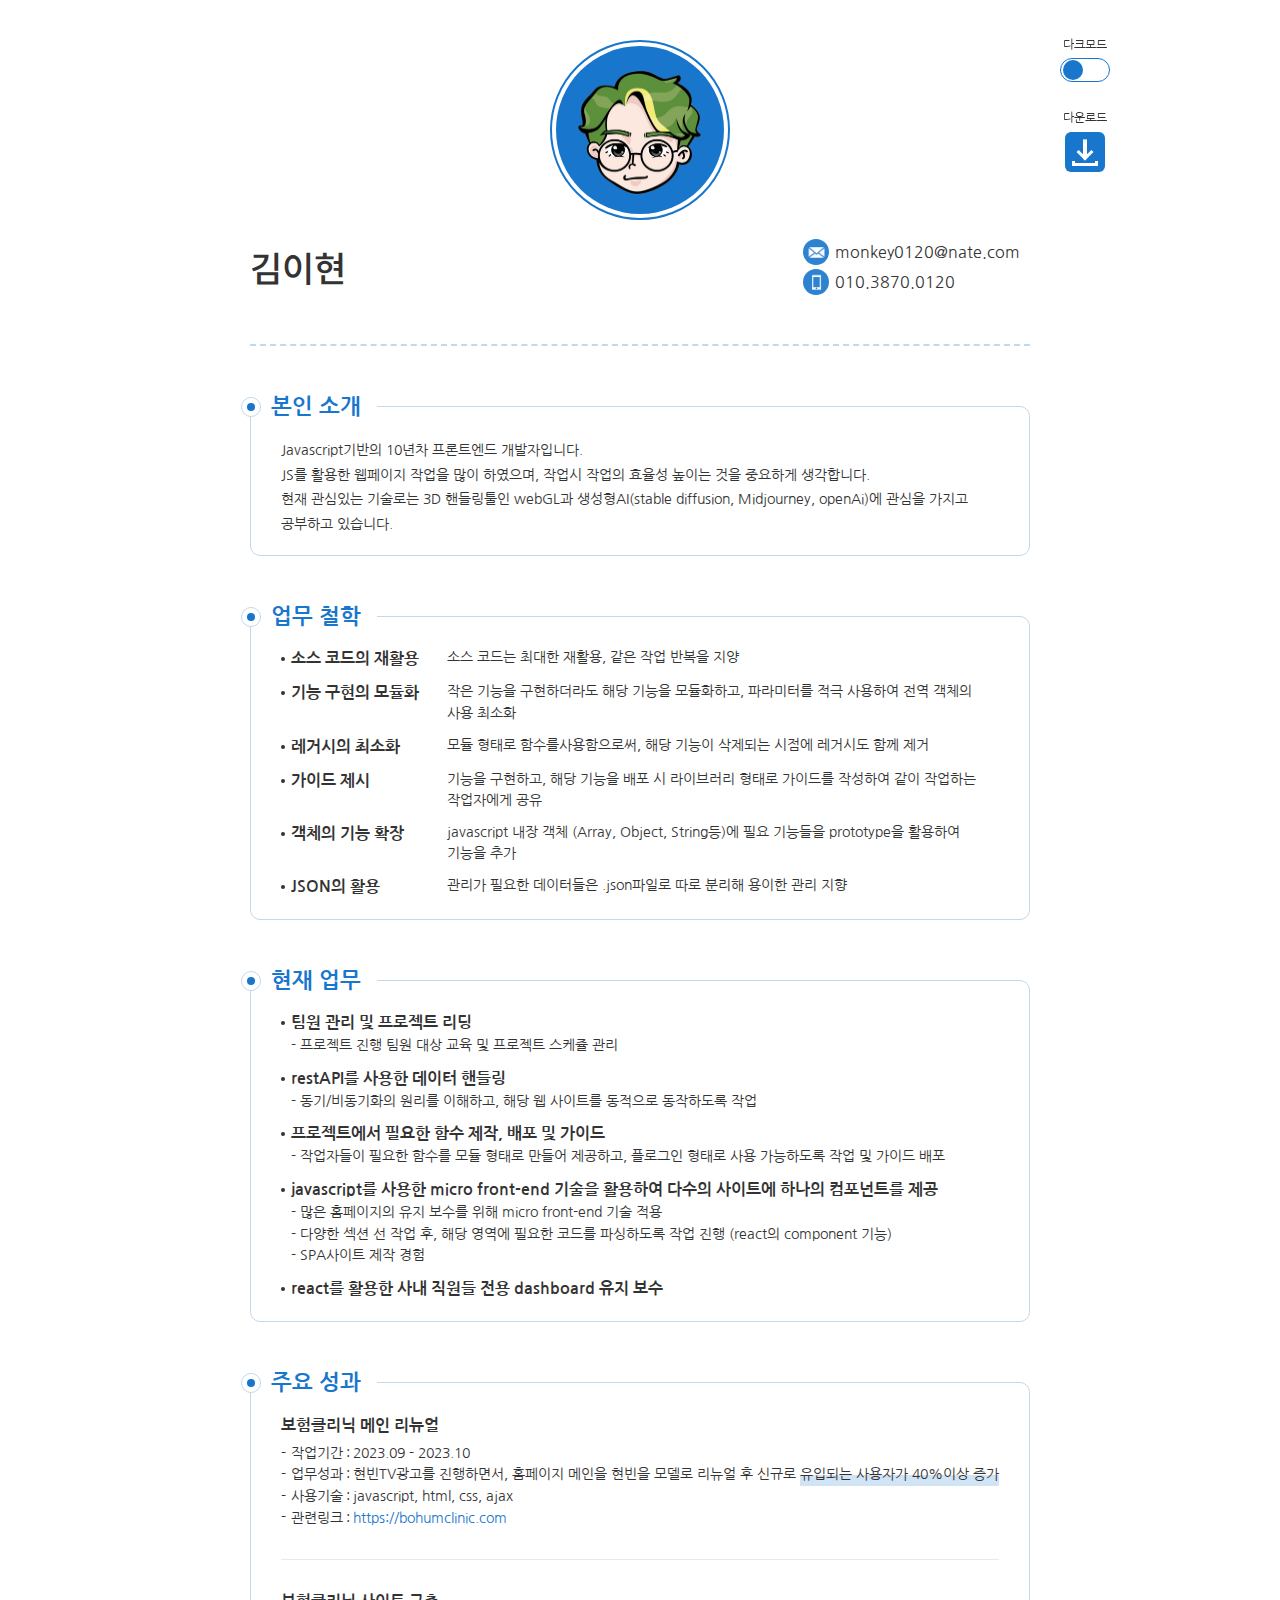
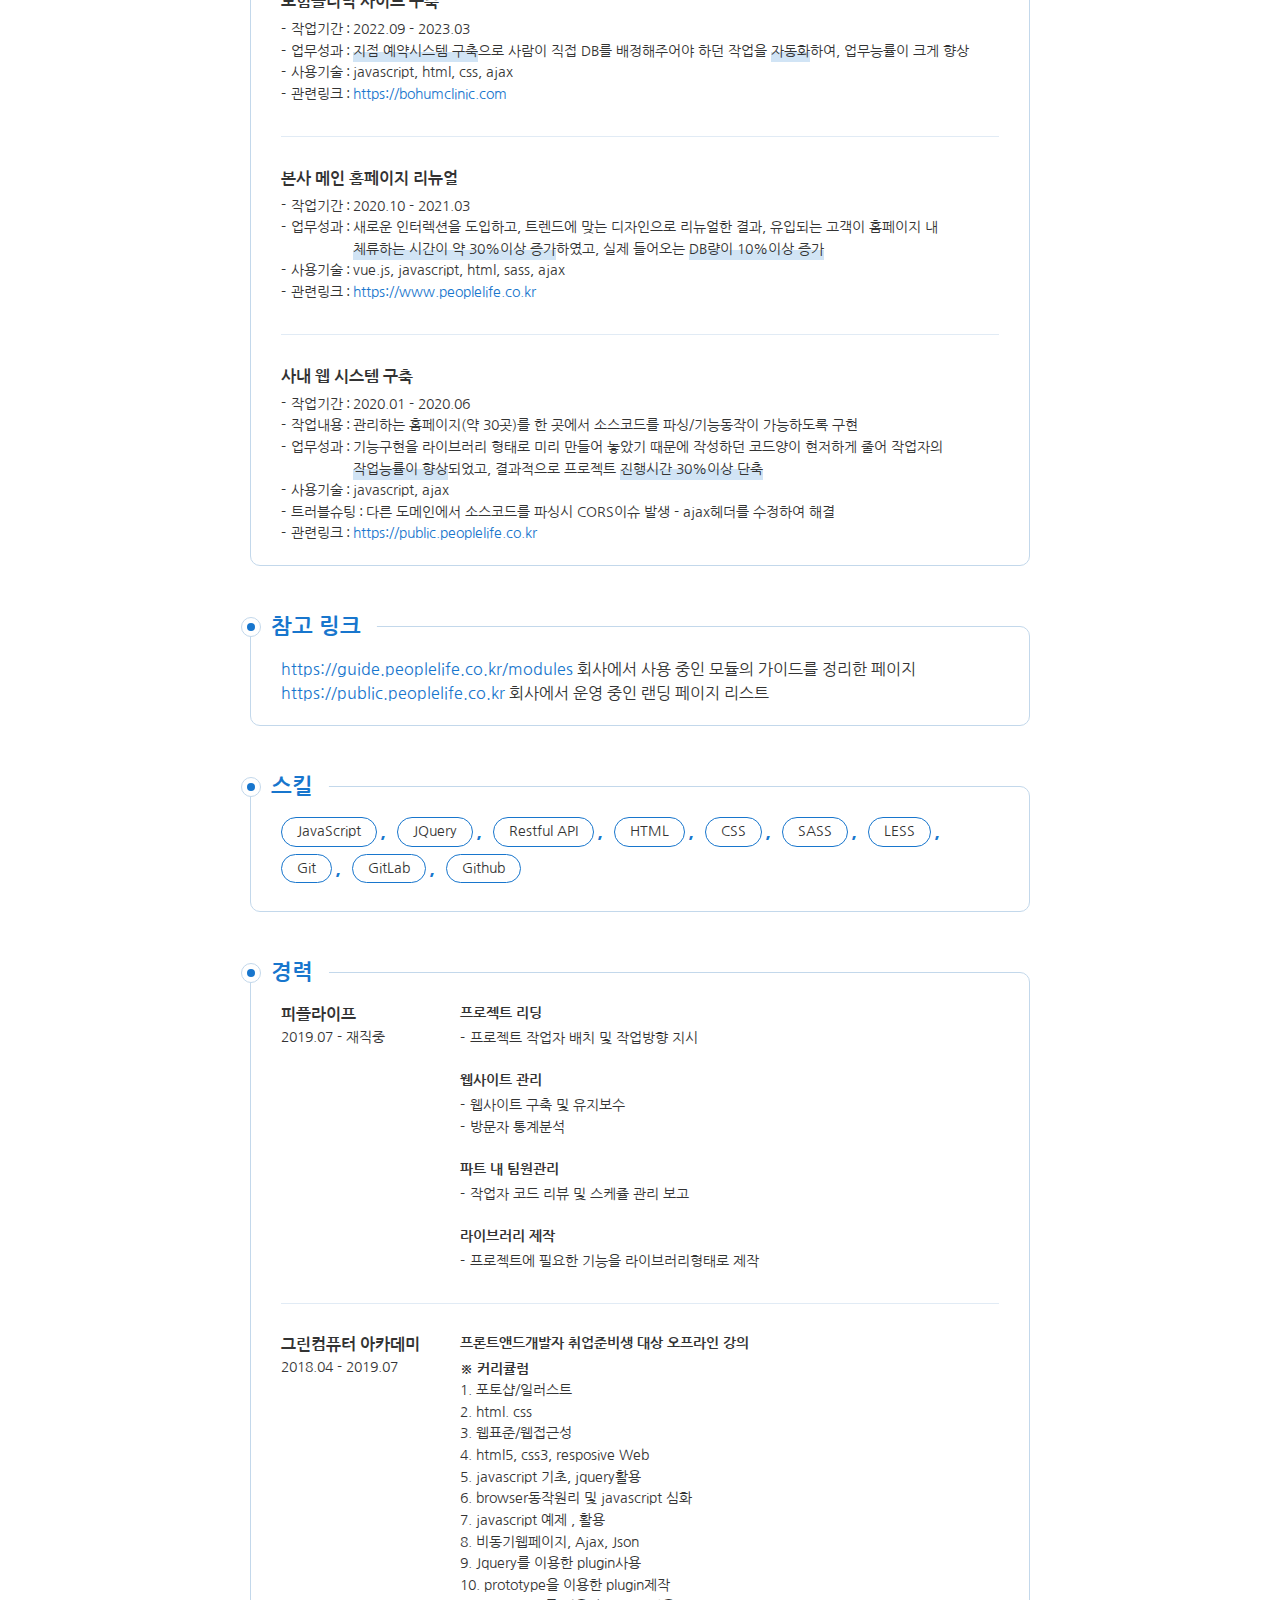
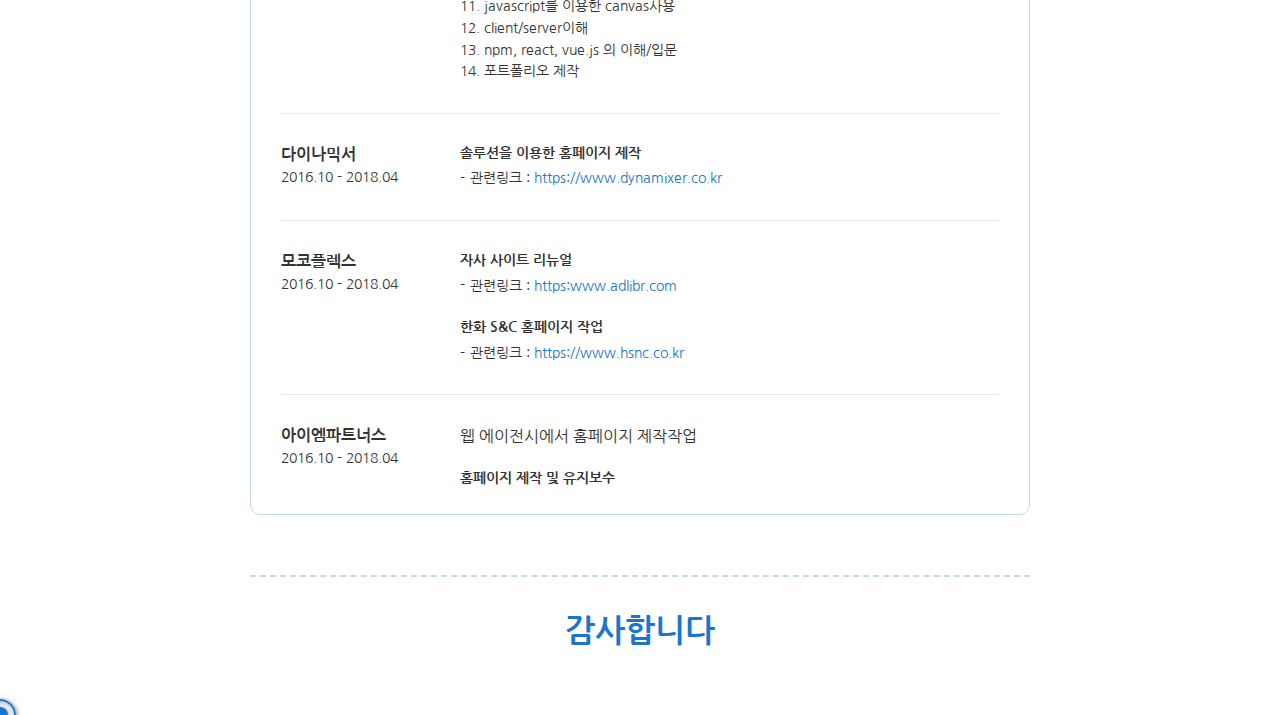
==== commit 1f25eca9: "이름 변경" ====
--- a/index.html
+++ b/index.html
@@ -30,6 +30,10 @@
 					<i class="line"></i>
 				</i>
 			</a> -->
+			<a target="_blank" href="./data/resume.pdf" class="download" download>
+				<i class="arrow"></i>
+				<i class="box"></i>
+			</a>
 		</div>
 		<header>
 			<div class="profile"></div>
@@ -48,41 +52,280 @@
 			<div class="inner">
 				<article id="intro">
 					<h3>본인 소개</h3>
-					
+					<div class="contents">
+						<em class="small">
+							Javascript기반의 10년차 프론트엔드 개발자입니다.<br>
+							JS를 활용한 웹페이지 작업을 많이 하였으며, 작업시 작업의 효율성 높이는 것을 중요하게 생각합니다.<br>
+							현재 관심있는 기술로는 3D 핸들링툴인 webGL과 생성형AI(stable diffusion, Midjourney, openAi)에 관심을 가지고 공부하고 있습니다.
+						</em>
+					</div>
 				</article>
 				<article id="think">
 					<h3>업무 철학</h3>
-					
+					<div class="contents">
+						<ul>
+							<li class="sub">
+								<strong>소스 코드의 재활용</strong>
+								<em class="small">소스 코드는 최대한 재활용, 같은 작업 반복을 지양</em>
+							</li>
+							<li class="sub">
+								<strong>기능 구현의 모듈화</strong>
+								<em class="small">작은 기능을 구현하더라도 해당 기능을 모듈화하고, 파라미터를 적극 사용하여 전역 객체의 사용 최소화</em>
+							</li>
+							<li class="sub">
+								<strong>레거시의 최소화</strong>
+								<em class="small">모듈 형태로 함수를사용함으로써, 해당 기능이 삭제되는 시점에 레거시도 함께 제거</em>
+							</li>
+							<li class="sub">
+								<strong>가이드 제시</strong>
+								<em class="small">기능을 구현하고, 해당 기능을 배포 시 라이브러리 형태로 가이드를 작성하여 같이 작업하는 작업자에게 공유</em>
+							</li>
+							<li class="sub">
+								<strong>객체의 기능 확장</strong>
+								<em class="small">javascript 내장 객체 (Array, Object, String등)에 필요 기능들을 prototype을 활용하여 기능을 추가</em>
+							</li>
+							<li class="sub">
+								<strong>JSON의 활용</strong>
+								<em class="small">관리가 필요한 데이터들은 .json파일로 따로 분리해 용이한 관리 지향</em>
+							</li>
+						</ul>
+					</div>
 				</article>
 				<article id="job">
 					<h3>현재 업무</h3>
 					<div class="contents">
-						
+						<ul>
+							<li class="sub">
+								<strong>팀원 관리 및 프로젝트 리딩</strong>
+								<em class="small">- 프로젝트 진행 팀원 대상 교육 및 프로젝트 스케쥴 관리</em>
+							</li>
+							<li class="sub">
+								<strong>restAPI를 사용한 데이터 핸들링</strong>
+								<em class="small">- 동기/비동기화의 원리를 이해하고, 해당 웹 사이트를 동적으로 동작하도록 작업</em>
+							</li>
+							<li class="sub">
+								<strong>프로젝트에서 필요한 함수 제작, 배포 및 가이드</strong>
+								<em class="small">- 작업자들이 필요한 함수를 모듈 형태로 만들어 제공하고, 플로그인 형태로 사용 가능하도록 작업 및 가이드 배포</em>
+							</li>
+							<li class="sub">
+								<strong>javascript를 사용한 micro front-end 기술을 활용하여 다수의 사이트에 하나의 컴포넌트를 제공</strong>
+								<em class="small">
+									<span>- 많은 홈페이지의 유지 보수를 위해 micro front-end 기술 적용</span>
+									<span>- 다양한 섹션 선 작업 후, 해당 영역에 필요한 코드를 파싱하도록 작업 진행 (react의 component 기능)</span>
+									<span>- SPA사이트 제작 경험</span>
+								</em>
+							</li>
+							<li class="sub">
+								<strong>react를 활용한 사내 직원들 전용 dashboard 유지 보수</strong>
+							</li>
+						</ul>
 					</div>
 				</article>
 				<article id="project">
 					<h3>주요 성과</h3>
 					<div class="contents">
-						
+						<ul>
+							<li>
+								<strong>보험클리닉 메인 리뉴얼</strong>
+								<p>
+									<em class="small"><span>작업기간</span><span>2023.09 - 2023.10</span></em>
+									<em class="small"><span>업무성과</span><span>현빈TV광고를 진행하면서, 홈페이지 메인을 현빈을 모델로 리뉴얼 후 신규로 <mark>유입되는 사용자가 40%이상 증가</mark></span></em>
+									<em class="small"><span>사용기술</span><span>javascript, html, css, ajax</span></em>
+									<em class="small"><span>관련링크</span><span><a target="_blank" href="https://bohumclinic.com">https://bohumclinic.com</a></span></em>
+								</p>
+							</li>
+							<li>
+								<strong>보험클리닉 사이트 구축</strong>
+								<p>
+									<em class="small"><span>작업기간</span><span>2022.09 - 2023.03</span></em>
+									<em class="small"><span>업무성과</span><span><mark>지점 예약시스템 구축</mark>으로 사람이 직접 DB를 배정해주어야 하던 작업을 <mark>자동화</mark>하여, 업무능률이 크게 향상</span></em>
+									<em class="small"><span>사용기술</span><span>javascript, html, css, ajax</span></em>
+									<em class="small"><span>관련링크</span><span><a target="_blank" href="https://bohumclinic.com">https://bohumclinic.com</a></span></em>
+								</p>
+							</li>
+							<li>
+								<strong>본사 메인 홈페이지 리뉴얼</strong>
+								<p>
+									<em class="small"><span>작업기간</span><span>2020.10 - 2021.03</span></em>
+									<em class="small"><span>업무성과</span><span>새로운 인터렉션을 도입하고, 트렌드에 맞는 디자인으로 리뉴얼한 결과, 유입되는 고객이 홈페이지 내 <mark>체류하는 시간이 약 30%이상 증가</mark>하였고, 실제 들어오는 <mark>DB량이 10%이상 증가</mark></span></em>
+									<em class="small"><span>사용기술</span><span>vue.js, javascript, html, sass, ajax</span></em>
+									<em class="small"><span>관련링크</span><span><a target="_blank" href="https://www.peoplelife.co.kr">https://www.peoplelife.co.kr</a></span></em>
+								</p>
+							</li>
+							<li>
+								<strong>사내 웹 시스템 구축</strong>
+								<p>
+									<em class="small"><span>작업기간</span><span>2020.01 - 2020.06</span></em>
+									<em class="small"><span>작업내용</span><span>관리하는 홈페이지(약 30곳)를 한 곳에서 소스코드를 파싱/기능동작이 가능하도록 구현</span></em>
+									<em class="small"><span>업무성과</span><span>기능구현을 라이브러리 형태로 미리 만들어 놓았기 때문에 작성하던 코드양이 현저하게 줄어 작업자의 <mark>작업능률이 향상</mark>되었고, 결과적으로 프로젝트 <mark>진행시간 30%이상 단축</mark></span></em>
+									<em class="small"><span>사용기술</span><span>javascript, ajax</span></em>
+									<em class="small"><span>트러블슈팅</span><span>다른 도메인에서 소스코드를 파싱시 CORS이슈 발생 - ajax헤더를 수정하여 해결</span></em>
+									<em class="small"><span>관련링크</span><span><a target="_blank" href="https://public.peoplelife.co.kr">https://public.peoplelife.co.kr</a></span></em>
+								</p>
+							</li>
+						</ul>
 					</div>
 				</article>
 				<article id="links">
 					<h3>참고 링크</h3>
-					
+					<div class="contents">
+						<ol>
+							<li>
+								<a target="_blank" href="https://guide.peoplelife.co.kr/modules">https://guide.peoplelife.co.kr/modules</a>
+								<em>회사에서 사용 중인 모듈의 가이드를 정리한 페이지</em>
+							</li>
+							<li>
+								<a target="_blank" href="https://public.peoplelife.co.kr">https://public.peoplelife.co.kr</a>
+								<em>회사에서 운영 중인 랜딩 페이지 리스트</em>
+							</li>
+						</ol>
+					</div>
 				</article>
 				<article id="skill">
 					<h3>스킬</h3>
-					
+					<div class="contents">
+						<ol>
+							<li class="small">JavaScript</li>
+							<li class="small">JQuery</li>
+							<li class="small">Restful API</li>
+							<li class="small">HTML</li>
+							<li class="small">CSS</li>
+							<li class="small">SASS</li>
+							<li class="small">LESS</li>
+							<li class="small">Git</li>
+							<li class="small">GitLab</li>
+							<li class="small">Github</li>
+						</ol>
+					</div>
 				</article>
 				<article id="career">
 					<h3>경력</h3>
 					<div class="contents">
-						
+						<ul>
+							<li>
+								<div class="name">
+									<strong>피플라이프</strong>
+									<span class="small">2019.07 - 재직중</span>
+								</div>
+								<div class="contents">
+									<dl>
+										<dt class="small">프로젝트 리딩</dt>
+										<dd>
+											<span class="small">프로젝트 작업자 배치 및 작업방향 지시</span>
+										</dd>
+										<dt class="small">웹사이트 관리</dt>
+										<dd>
+											<span class="small">웹사이트 구축 및 유지보수</span>
+											<span class="small">방문자 통계분석</span>
+										</dd>
+										<dt class="small">파트 내 팀원관리</dt>
+										<dd>
+											<span class="small">작업자 코드 리뷰 및 스케쥴 관리 보고</span>
+										</dd>
+										<dt class="small">라이브러리 제작</dt>
+										<dd>
+											<span class="small">프로젝트에 필요한 기능을 라이브러리형태로 제작</span>
+										</dd>
+									</dl>
+								</div>
+							</li>
+							<li>
+								<div class="name">
+									<strong>그린컴퓨터 아카데미</strong>
+									<span class="small">2018.04 - 2019.07</span>
+								</div>
+								<div class="contents">
+									<dl>
+										<dt class="small">프론트앤드개발자 취업준비생 대상 오프라인 강의</dt>
+										<dd>
+											<em class="small"><strong>※ 커리큘럼</strong></em>
+											<em class="small">1. 포토샵/일러스트</em>
+											<em class="small">2. html. css</em>
+											<em class="small">3. 웹표준/웹접근성</em>
+											<em class="small">4. html5, css3, resposive Web</em>
+											<em class="small">5. javascript 기초, jquery활용</em>
+											<em class="small">6. browser동작원리 및 javascript 심화</em>
+											<em class="small">7. javascript 예제 , 활용</em>
+											<em class="small">8. 비동기웹페이지, Ajax, Json</em>
+											<em class="small">9. Jquery를 이용한 plugin사용</em>
+											<em class="small">10. prototype을 이용한 plugin제작</em>
+											<em class="small">11. javascript를 이용한 canvas사용</em>
+											<em class="small">12. client/server이해</em>
+											<em class="small">13. npm, react, vue.js 의 이해/입문</em>
+											<em class="small">14. 포트폴리오 제작</em>
+										</dd>
+									</dl>
+								</div>
+							</li>
+							<li>
+								<div class="name">
+									<strong>다이나믹서</strong>
+									<span class="small">2016.10 - 2018.04</span>
+								</div>
+								<div class="contents">
+									<dl>
+										<dt class="small">솔루션을 이용한 홈페이지 제작</dt>
+										<dd>
+											<span class="small">관련링크 : <a target="_blank" href="https://www.dynamixer.co.kr">https://www.dynamixer.co.kr</a></span>
+										</dd>
+									</dl>
+								</div>
+							</li>
+							<li>
+								<div class="name">
+									<strong>모코플렉스</strong>
+									<span class="small">2016.10 - 2018.04</span>
+								</div>
+								<div class="contents">
+									<dl>
+										<dt class="small">자사 사이트 리뉴얼</dt>
+										<dd>
+											<span class="small">관련링크 : <a target="_blank" href="https:www.adlibr.com">https:www.adlibr.com</a></span>
+										</dd>
+										<dt class="small">한화 S&C 홈페이지 작업</dt>
+										<dd>
+											<span class="small">관련링크 : <a target="_blank" href="http://www.hsnc.co.kr">https://www.hsnc.co.kr</a></span>
+										</dd>
+									</dl>
+								</div>
+							</li>
+							<li>
+								<div class="name">
+									<strong>아이엠파트너스</strong>
+									<span class="small">2016.10 - 2018.04</span>
+								</div>
+								<div class="contents">
+									<p>웹 에이전시에서 홈페이지 제작작업</p>
+									<dl>
+										<dt class="small">홈페이지 제작 및 유지보수</dt>
+									</dl>
+								</div>
+							</li>
+						</ul>
 					</div>
 				</article>
 				<!-- <article id="game">
 					<h3>게임경험</h3>
-					
+					<div class="contents">
+						<ol>
+							<li class="hover">
+								<strong>PUBG</strong>
+								<em class="small">steam: 1,750시간<br>kakao: 1,850시간</em>
+							</li>
+							<li class="hover">
+								<strong>LOL</strong>
+								<em class="small">Lv.320</em>
+							</li>
+							<li class="hover">
+								<strong>LOST ARK</strong>
+								<em class="small">도화가(Lv1640)<br>바드(Lv1620)<br>아르카나(Lv1620)</em>
+							</li>
+							<li class="hover">
+								<strong>ETC</strong>
+								<em class="small">오버워치<br>에이펙스 레전드<br> 서든어택 등등...</em>
+							</li>
+						</ol>
+					</div>
 				</article> -->
 			</div>
 		</main>
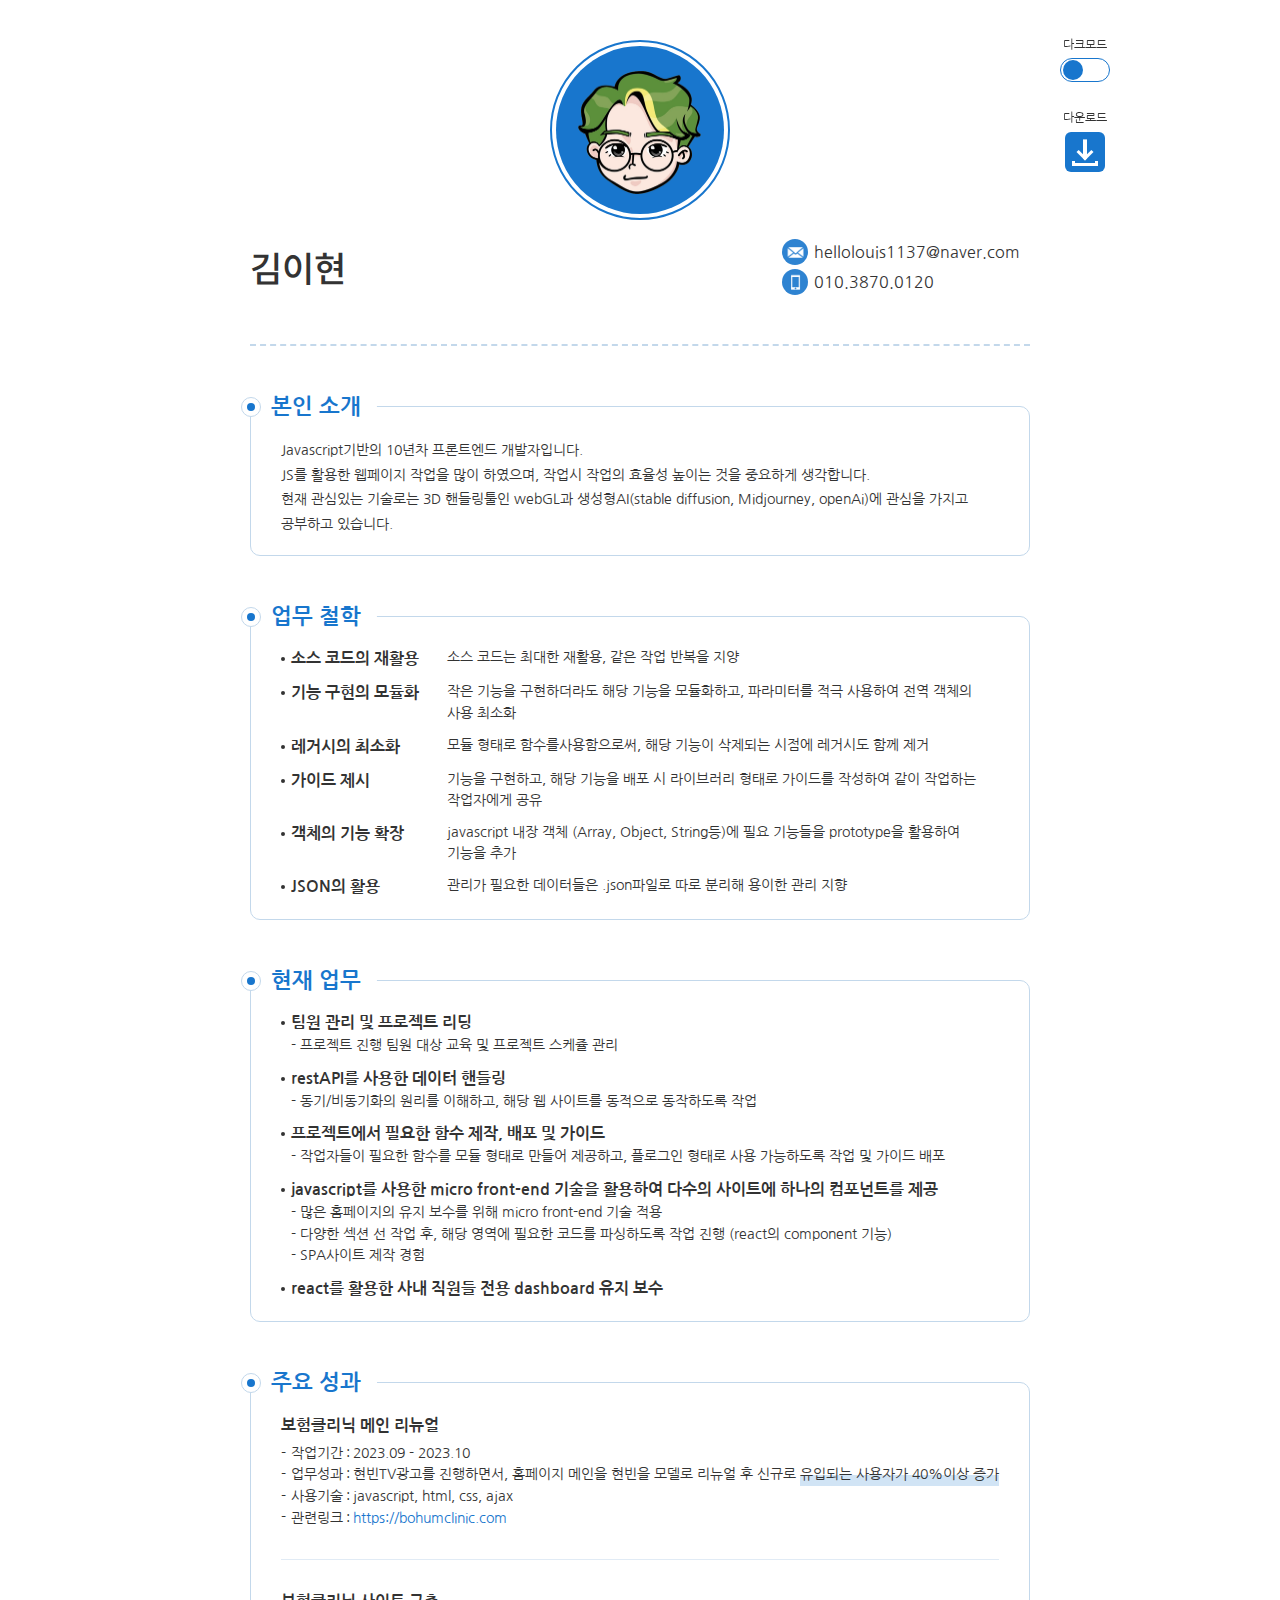
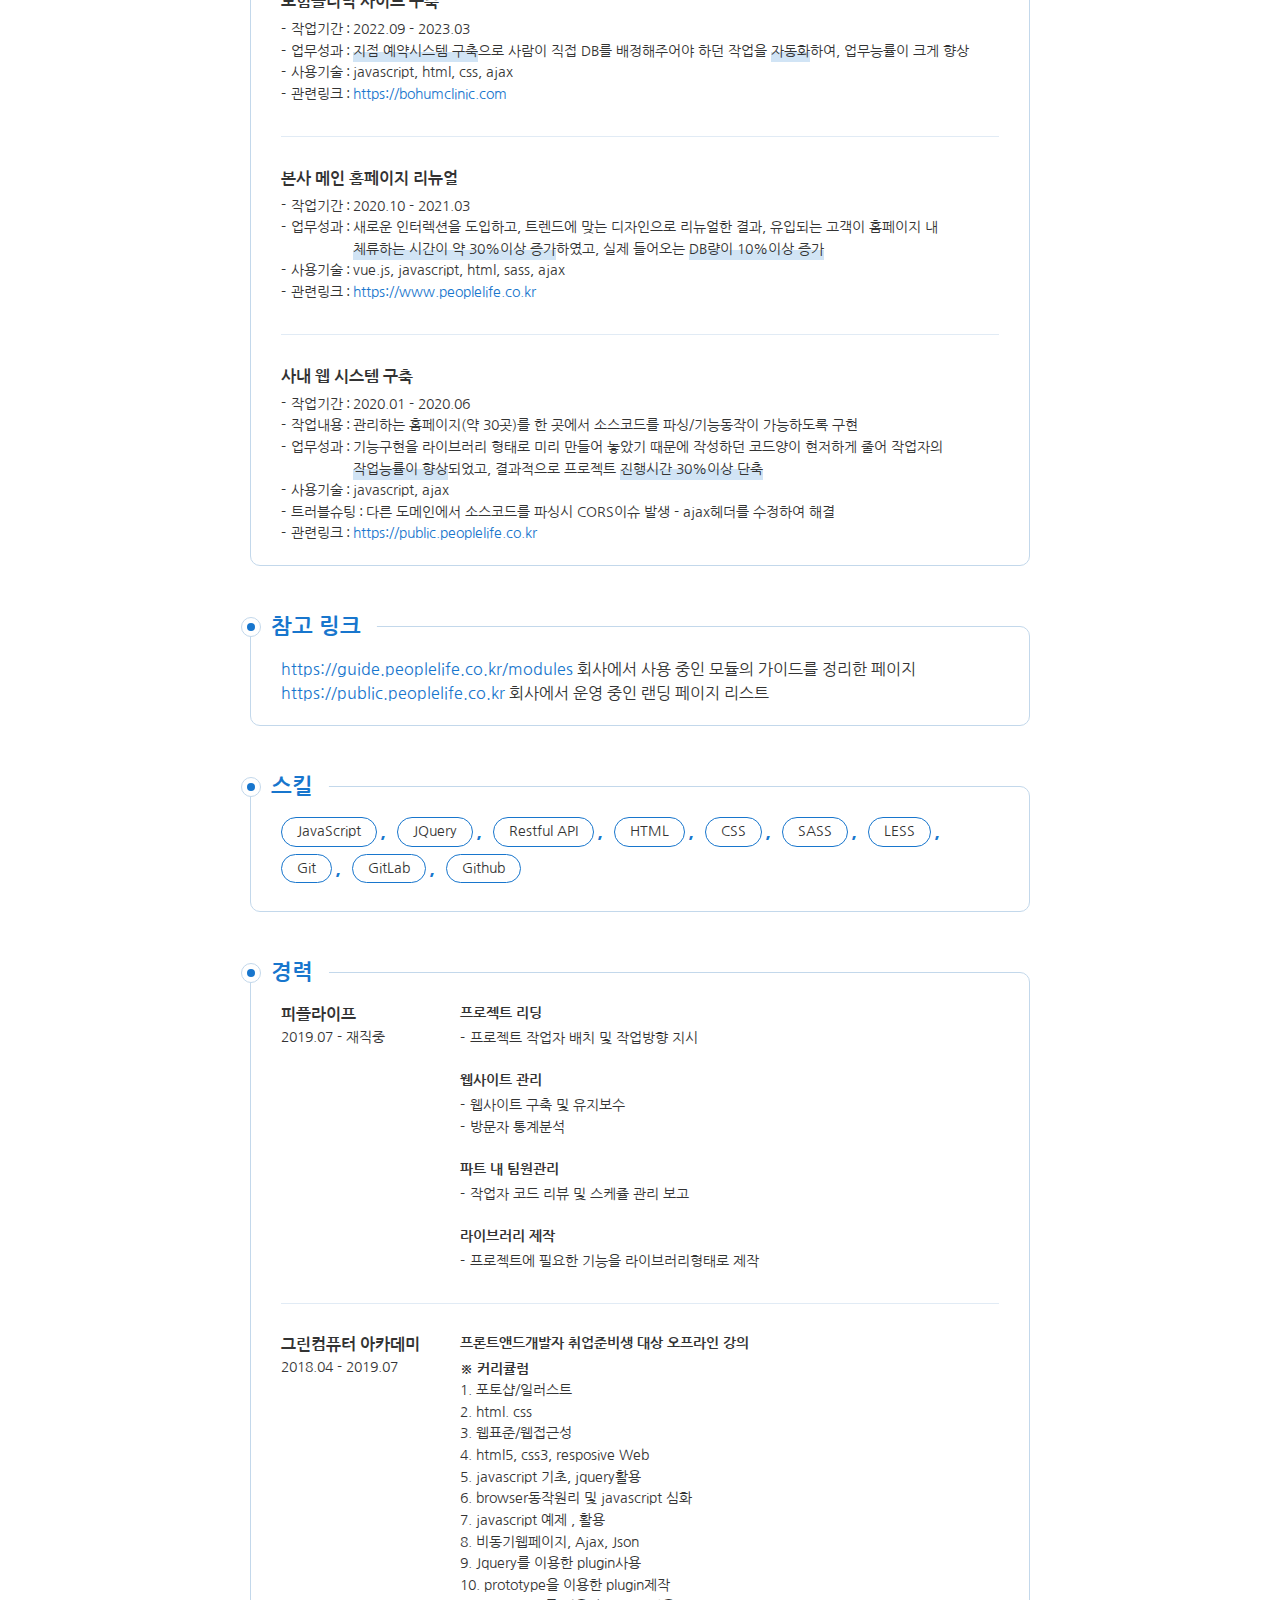
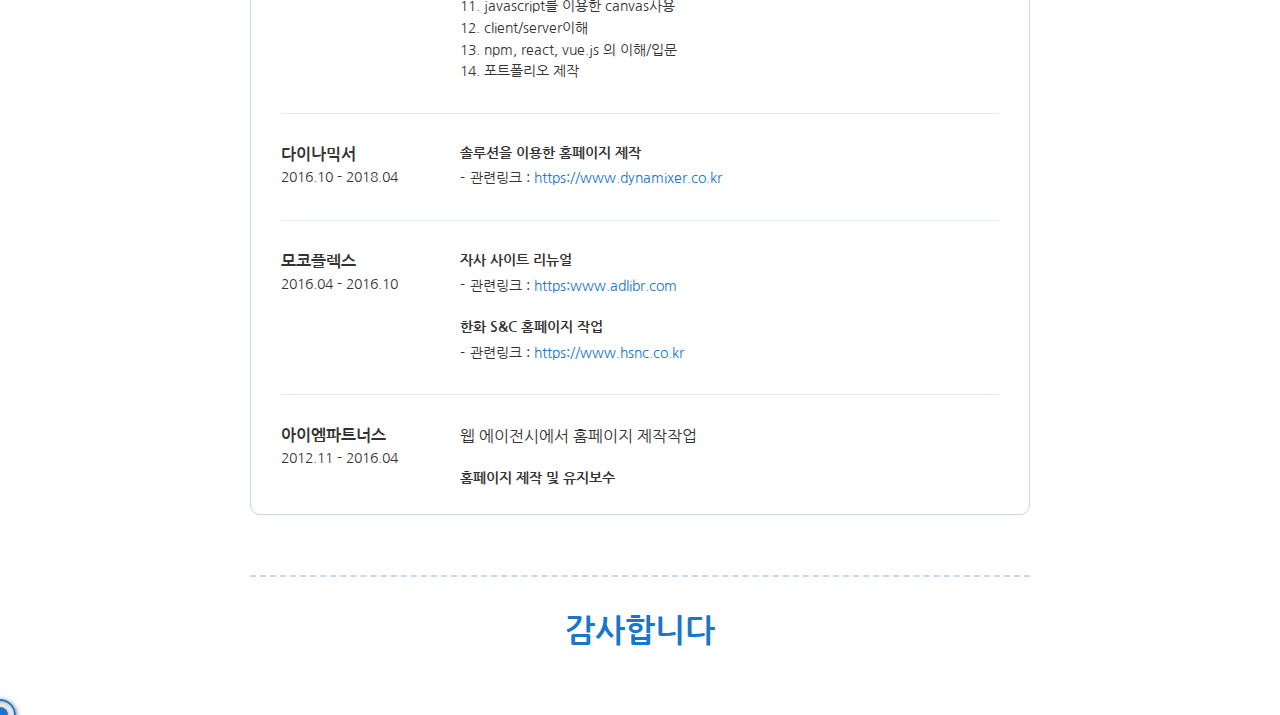
==== commit 95be032b: "이력 수정" ====
--- a/index.html
+++ b/index.html
@@ -42,7 +42,7 @@
 				<div class="contents">
 					<h2>김이현</h2>
 					<p>
-						<em>monkey0120@nate.com</em>
+						<em>hellolouis1137@naver.com</em>
 						<em>010.3870.0120</em>
 					</p>
 				</div>
@@ -274,7 +274,7 @@
 							<li>
 								<div class="name">
 									<strong>모코플렉스</strong>
-									<span class="small">2016.10 - 2018.04</span>
+									<span class="small">2016.04 - 2016.10</span>
 								</div>
 								<div class="contents">
 									<dl>
@@ -292,7 +292,7 @@
 							<li>
 								<div class="name">
 									<strong>아이엠파트너스</strong>
-									<span class="small">2016.10 - 2018.04</span>
+									<span class="small">2012.11 - 2016.04</span>
 								</div>
 								<div class="contents">
 									<p>웹 에이전시에서 홈페이지 제작작업</p>
